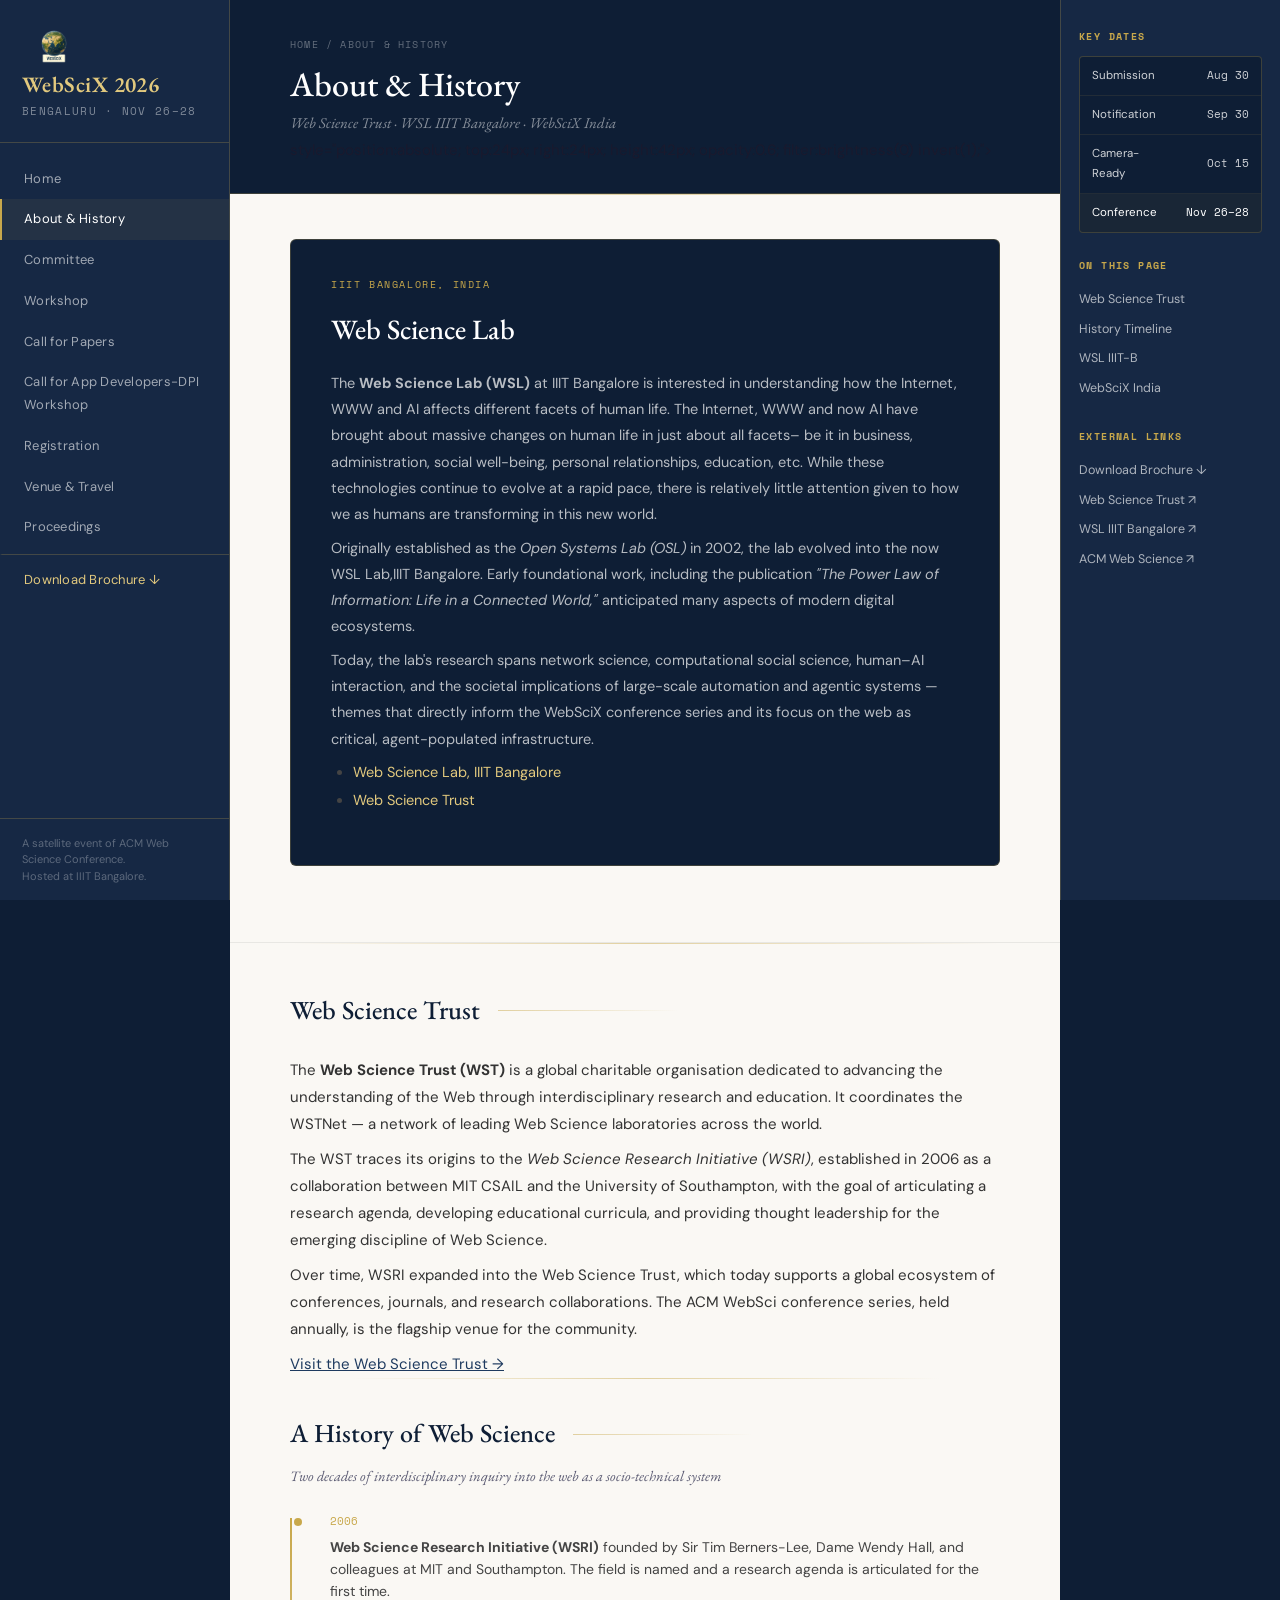
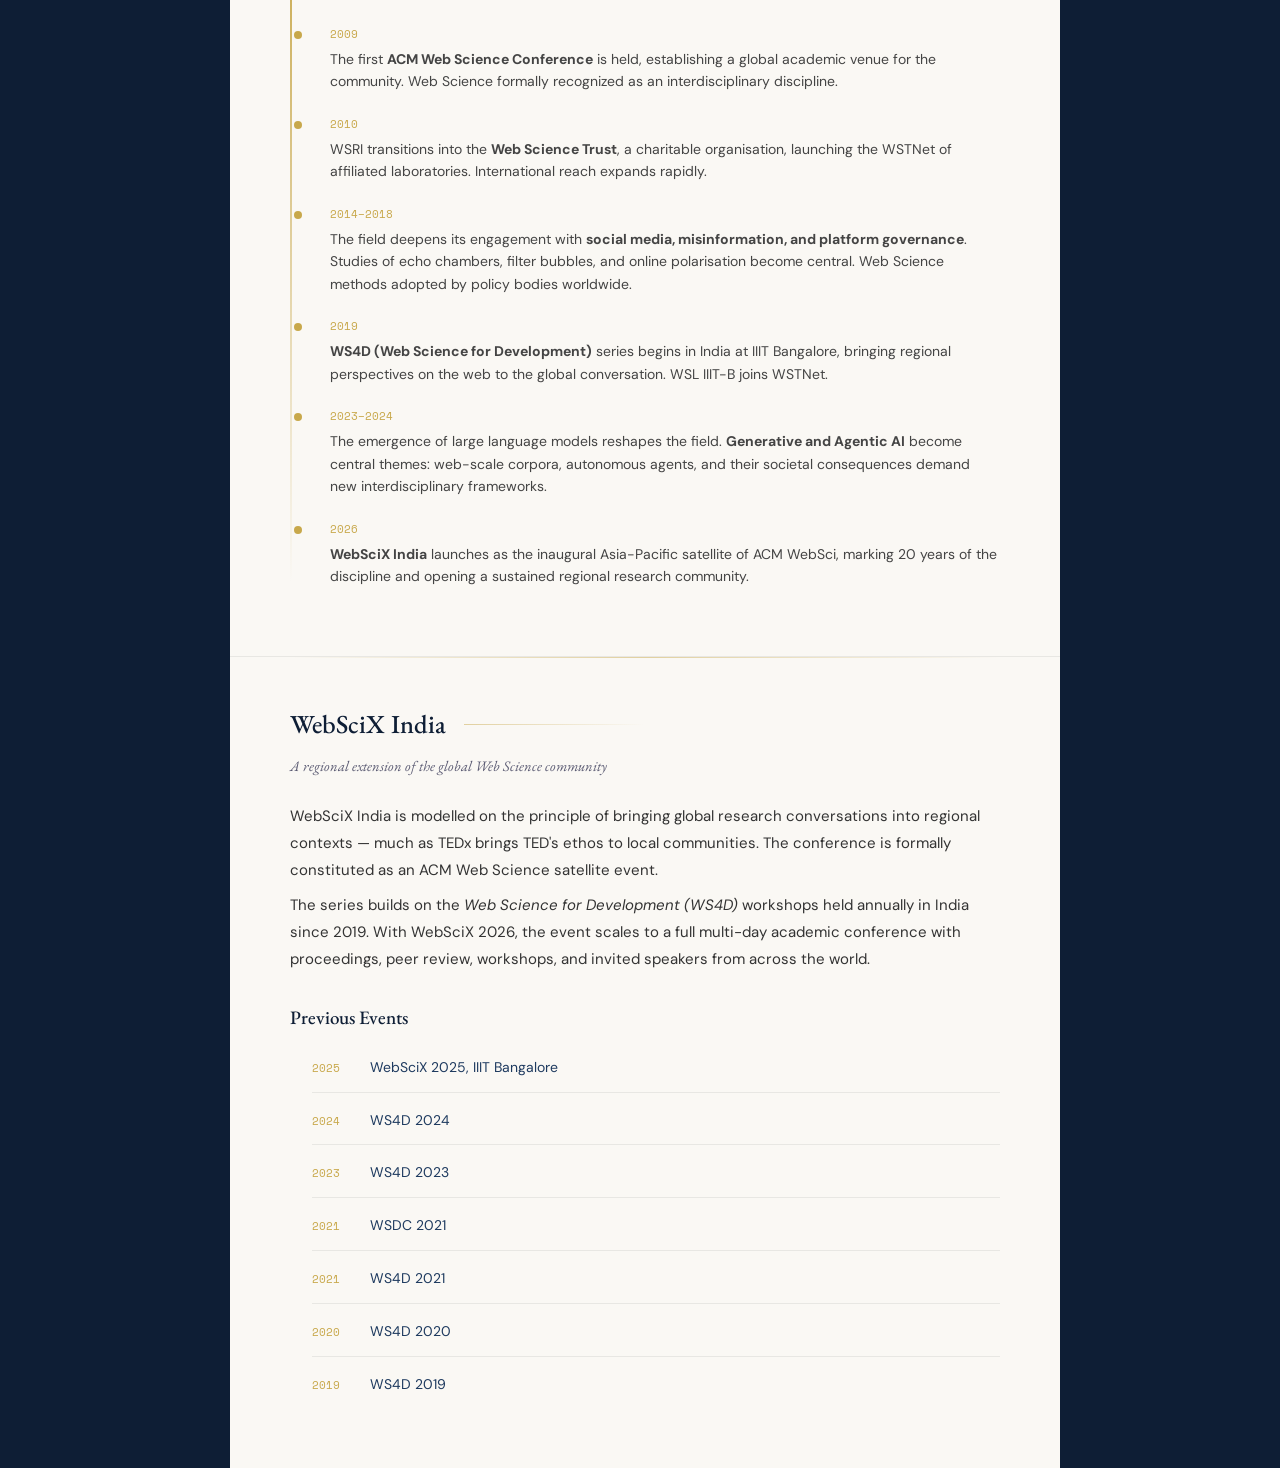
==== pages/about.html @ 6113ebcb "Add Registration link to about.html" ====
<!DOCTYPE html>
<html lang="en">
<head>
<meta charset="UTF-8">
<meta name="viewport" content="width=device-width, initial-scale=1.0">
<title>About & History — WebSciX 2026</title>
<link rel="stylesheet" href="../style.css">
</head>
<body>
<div class="page-shell">

<aside class="sidebar">
  <div class="sidebar-brand">
    <img src="../assets/webscix-logo.png" alt="WebSciX" style="height:36px;margin-bottom:8px;display:block;filter:brightness(1.1);">
    <div class="conf-name">WebSciX 2026</div>
    <div class="conf-year">Bengaluru · Nov 26–28</div>
  </div>
  <nav>
    <a href="../index.html">Home</a>
    <a href="about.html" class="active">About &amp; History</a>
    <a href="Committee.html">Committee</a>
    <a href="workshop.html">Workshop</a>
    <a href="call-for-papers.html">Call for Papers</a>
    <a href="dpi-app-developers.html">Call for App Developers-DPI Workshop</a>
    <a href="pages/registration.html">Registration</a>
    <a href="location.html">Venue &amp; Travel</a>
    <a href="proceedings.html">Proceedings</a>
    <a href="assets/WebSciX-2026-Brochure-updated.pdf" download class="nav-download">Download Brochure ↓</a>
  </nav>
  <div class="sidebar-footer">A satellite event of ACM Web Science Conference.<br>Hosted at IIIT Bangalore.</div>
</aside>

<div class="content-wrap">

  <div class="page-header" style="position:relative;">
    <div class="breadcrumb"><a href="../index.html">Home</a> / About &amp; History</div>
    <h1>About &amp; History</h1>
    <p class="subtitle">Web Science Trust · WSL IIIT Bangalore · WebSciX India</p>
  
      style="position:absolute; top:24px; right:24px; height:42px; opacity:0.6; filter:brightness(0) invert(1);">
  </div>

  <hr class="gold-rule" style="margin: 0 60px;">

<!-- WST FEATURED BLOCK -->
  <section class="page-section">
    <div class="wst-block">
   
      <div class="wst-label">IIIT Bangalore, India</div>
      <h2>Web Science Lab</h2>
      <p>
    <div class="prose">
      <p>
        The <strong>Web Science Lab (WSL)</strong> at IIIT Bangalore is interested in understanding how the Internet, WWW and AI affects different facets of human life. The Internet, WWW and now AI have brought about massive changes on human life in just about all facets– be it in business, administration, social well-being, personal relationships, education, etc. While these technologies continue to evolve at a rapid pace, there is relatively little attention given to how we as humans are transforming in this new world.
      </p>
      <p>
        Originally established as the <em>Open Systems Lab (OSL)</em> in 2002, the lab evolved into the now WSL Lab,IIIT Bangalore. Early foundational work, including the publication <em>"The Power Law of Information: Life in a Connected World,"</em> anticipated many aspects of modern digital ecosystems.
      </p>
      <p>
        Today, the lab's research spans network science, computational social science, human–AI interaction, and the societal implications of large-scale automation and agentic systems — themes that directly inform the WebSciX conference series and its focus on the web as critical, agent-populated infrastructure.
      </p>
      <ul>
        <li><a href="https://wsl.iiitb.ac.in" target="_blank">Web Science Lab, IIIT Bangalore</a></li>
        <li><a href="https://webscience.org/" target="_blank">Web Science Trust</a></li>
      </ul>
    </div>
  </section>

  <hr class="gold-rule" style="margin: 0 60px;">


  <!-- WSL -->
  <section class="page-section">
    <div class="section-head">
      <h2>Web Science Trust</h2>
    </div>
    <div class="prose">
      <p>
        The <strong>Web Science Trust (WST)</strong> is a global charitable organisation dedicated to advancing the understanding of the Web through interdisciplinary research and education. It coordinates the WSTNet — a network of leading Web Science laboratories across the world.
      </p>
      <p>
        The WST traces its origins to the <em>Web Science Research Initiative (WSRI)</em>, established in 2006 as a collaboration between MIT CSAIL and the University of Southampton, with the goal of articulating a research agenda, developing educational curricula, and providing thought leadership for the emerging discipline of Web Science.
      </p>
      <p>
        Over time, WSRI expanded into the Web Science Trust, which today supports a global ecosystem of conferences, journals, and research collaborations. The ACM WebSci conference series, held annually, is the flagship venue for the community.
      </p>
      <p><a href="https://webscience.org/" target="_blank">Visit the Web Science Trust →</a></p>
    </div>

    <hr class="gold-rule" style="margin: 0 60px;">
    
    <!-- HISTORY TIMELINE -->
    <div class="section-head" style="margin-top: 32px;">
      <h2>A History of Web Science</h2>
      <p class="lead">Two decades of interdisciplinary inquiry into the web as a socio-technical system</p>
    </div>

    <div class="history-timeline">
      <div class="timeline-entry">
        <div class="year">2006</div>
        <p><strong>Web Science Research Initiative (WSRI)</strong> founded by Sir Tim Berners-Lee, Dame Wendy Hall, and colleagues at MIT and Southampton. The field is named and a research agenda is articulated for the first time.</p>
      </div>
      <div class="timeline-entry">
        <div class="year">2009</div>
        <p>The first <strong>ACM Web Science Conference</strong> is held, establishing a global academic venue for the community. Web Science formally recognized as an interdisciplinary discipline.</p>
      </div>
      <div class="timeline-entry">
        <div class="year">2010</div>
        <p>WSRI transitions into the <strong>Web Science Trust</strong>, a charitable organisation, launching the WSTNet of affiliated laboratories. International reach expands rapidly.</p>
      </div>
      <div class="timeline-entry">
        <div class="year">2014–2018</div>
        <p>The field deepens its engagement with <strong>social media, misinformation, and platform governance</strong>. Studies of echo chambers, filter bubbles, and online polarisation become central. Web Science methods adopted by policy bodies worldwide.</p>
      </div>
      <div class="timeline-entry">
        <div class="year">2019</div>
        <p><strong>WS4D (Web Science for Development)</strong> series begins in India at IIIT Bangalore, bringing regional perspectives on the web to the global conversation. WSL IIIT-B joins WSTNet.</p>
      </div>
      <div class="timeline-entry">
        <div class="year">2023–2024</div>
        <p>The emergence of large language models reshapes the field. <strong>Generative and Agentic AI</strong> become central themes: web-scale corpora, autonomous agents, and their societal consequences demand new interdisciplinary frameworks.</p>
      </div>
      <div class="timeline-entry">
        <div class="year">2026</div>
        <p><strong>WebSciX India</strong> launches as the inaugural Asia-Pacific satellite of ACM WebSci, marking 20 years of the discipline and opening a sustained regional research community.</p>
      </div>
    </div>
  </section>

  <hr class="gold-rule" style="margin: 0 60px;">



  <!-- WEBSCIX -->
  <section class="page-section">
    <div class="section-head">
      <h2>WebSciX India</h2>
      <p class="lead">A regional extension of the global Web Science community</p>
    </div>
    <div class="prose">
      <p>
        WebSciX India is modelled on the principle of bringing global research conversations into regional contexts — much as TEDx brings TED's ethos to local communities. The conference is formally constituted as an ACM Web Science satellite event.
      </p>
      <p>
        The series builds on the <em>Web Science for Development (WS4D)</em> workshops held annually in India since 2019. With WebSciX 2026, the event scales to a full multi-day academic conference with proceedings, peer review, workshops, and invited speakers from across the world.
      </p>
      <h3>Previous Events</h3>
      <ul class="proceedings-list">
        <li><span class="proc-year">2025</span><a href="https://wsl.iiitb.ac.in/webscix-2025/" target="_blank">WebSciX 2025, IIIT Bangalore</a></li>
        <li><span class="proc-year">2024</span><a href="https://wsl.iiitb.ac.in/workshop-on-web-science-for-development-ws4d-2024/" target="_blank">WS4D 2024</a></li>
        <li><span class="proc-year">2023</span><a href="https://wsl.iiitb.ac.in/workshop-on-web-science-for-development-ws4d-2023/" target="_blank">WS4D 2023</a></li>
        <li><span class="proc-year">2021</span><a href="https://wsl.iiitb.ac.in/wsdc-2021/" target="_blank">WSDC 2021</a></li>
        <li><span class="proc-year">2021</span><a href="https://wsl.iiitb.ac.in/workshop-on-web-science-for-development-ws4d2021/" target="_blank">WS4D 2021</a></li>
        <li><span class="proc-year">2020</span><a href="https://wsl.iiitb.ac.in/workshop-on-web-science-for-development-ws4d-2020/" target="_blank">WS4D 2020</a></li>
        <li><span class="proc-year">2019</span><a href="https://wsl.iiitb.ac.in/126/" target="_blank">WS4D 2019</a></li>
      </ul>
    </div>
  </section>

</div>

<aside class="rightbar">
  <div>
    <h3>Key Dates</h3>
    <div class="dates-card">
      <table class="dates-table">
        <tr><td class="milestone">Submission</td><td class="date-val">Aug 30</td></tr>
        <tr><td class="milestone">Notification</td><td class="date-val">Sep 30</td></tr>
        <tr><td class="milestone">Camera-Ready</td><td class="date-val">Oct 15</td></tr>
        <tr class="highlight-row"><td class="milestone">Conference</td><td class="date-val">Nov 26–28</td></tr>
      </table>
    </div>
  </div>
  <div>
    <h3>On This Page</h3>
    <a href="#wst">Web Science Trust</a>
    <a href="#history">History Timeline</a>
    <a href="#wsl">WSL IIIT-B</a>
    <a href="#webscix">WebSciX India</a>
  </div>
  <div>
    <h3>External Links</h3>
    <a href="assets/WebSciX-2026-Brochure-updated.pdf" download>Download Brochure ↓</a>
    <a href="https://webscience.org/" target="_blank">Web Science Trust ↗</a>
    <a href="https://wsl.iiitb.ac.in/" target="_blank">WSL IIIT Bangalore ↗</a>
    <a href="https://websci.acm.org/" target="_blank">ACM Web Science ↗</a>
  </div>
</aside>

</div>
</body>
</html>
---- style.css ----
/* ============================================================
   WebSciX 2026 — Academic Conference Design System
   Aesthetic: Scholarly · Refined · Subtle depth
   Palette: Deep navy / warm white / gold accent
   ============================================================ */

@import url('https://fonts.googleapis.com/css2?family=EB+Garamond:ital,wght@0,400;0,500;0,600;1,400&family=DM+Sans:wght@300;400;500;600&family=Space+Mono:wght@400;700&display=swap');

/* ---- Variables ---- */
:root {
  --navy:       #0e1e35;
  --navy-mid:   #162844;
  --navy-light: #1e3a5f;
  --gold:       #c8a84b;
  --gold-light: #e2c97e;
  --cream:      #faf8f4;
  --warm-white: #f5f2ec;
  --text:       #1a1a2e;
  --text-muted: #5a5a72;
  --border:     rgba(200,168,75,0.25);
  --sidebar-w:  230px;
  --radius:     6px;
  --shadow:     0 4px 24px rgba(14,30,53,0.12);
}

/* ---- Reset ---- */
*, *::before, *::after { box-sizing: border-box; margin: 0; padding: 0; }

html { scroll-behavior: smooth; }

body {
  font-family: 'DM Sans', sans-serif;
  background: var(--navy);
  color: var(--text);
  overflow-x: hidden;
  font-size: 15px;
  line-height: 1.75;
}

/* ---- Subtle background texture ---- */
body::before {
  content: '';
  position: fixed;
  inset: 0;
  background-image:
    radial-gradient(ellipse 80% 60% at 10% 0%, rgba(200,168,75,0.06) 0%, transparent 60%),
    radial-gradient(ellipse 60% 40% at 90% 100%, rgba(30,58,95,0.4) 0%, transparent 60%);
  pointer-events: none;
  z-index: 0;
}

/* ============================================================
   LAYOUT
   ============================================================ */

.page-shell {
  display: flex;
  min-height: 100vh;
  position: relative;
  z-index: 1;
}

/* ---- Sidebar ---- */
.sidebar {
  width: var(--sidebar-w);
  min-height: 100vh;
  background: var(--navy-mid);
  border-right: 1px solid var(--border);
  padding: 0;
  position: fixed;
  top: 0; left: 0;
  display: flex;
  flex-direction: column;
  z-index: 100;
}

.sidebar-brand {
  padding: 28px 22px 20px;
  border-bottom: 1px solid var(--border);
}

.sidebar-brand .conf-name {
  font-family: 'EB Garamond', serif;
  font-size: 22px;
  font-weight: 600;
  color: var(--gold-light);
  line-height: 1.2;
  letter-spacing: 0.02em;
}

.sidebar-brand .conf-year {
  font-family: 'Space Mono', monospace;
  font-size: 11px;
  color: rgba(255,255,255,0.45);
  margin-top: 4px;
  letter-spacing: 0.12em;
  text-transform: uppercase;
}

.sidebar nav {
  padding: 16px 0;
  flex: 1;
}

.sidebar nav a {
  display: flex;
  align-items: center;
  gap: 8px;
  color: rgba(255,255,255,0.6);
  text-decoration: none;
  font-size: 13px;
  font-weight: 400;
  padding: 9px 22px;
  transition: all 0.2s;
  border-left: 2px solid transparent;
  letter-spacing: 0.02em;
}

.sidebar nav a:hover,
.sidebar nav a.active {
  color: #fff;
  background: rgba(200,168,75,0.08);
  border-left-color: var(--gold);
}

.sidebar nav a.nav-download {
  color: var(--gold-light);
  margin-top: 6px;
  border-top: 1px solid var(--border);
  padding-top: 14px;
}

.sidebar nav a.nav-download:hover {
  color: #fff;
  background: rgba(200,168,75,0.14);
}

.sidebar-footer {
  padding: 16px 22px;
  border-top: 1px solid var(--border);
  font-size: 11px;
  color: rgba(255,255,255,0.3);
  line-height: 1.5;
}

/* ---- Right panel ---- */
.rightbar {
  width: 220px;
  min-height: 100vh;
  background: var(--navy-mid);
  border-left: 1px solid var(--border);
  padding: 28px 18px;
  position: fixed;
  top: 0; right: 0;
  z-index: 100;
  display: flex;
  flex-direction: column;
  gap: 24px;
}

.rightbar h3 {
  font-family: 'Space Mono', monospace;
  font-size: 10px;
  letter-spacing: 0.14em;
  text-transform: uppercase;
  color: var(--gold);
  margin-bottom: 10px;
}

.rightbar p, .rightbar li {
  font-size: 12.5px;
  color: rgba(255,255,255,0.55);
  line-height: 1.6;
}

.rightbar a {
  color: rgba(255,255,255,0.65);
  text-decoration: none;
  display: block;
  padding: 4px 0;
  font-size: 12.5px;
  transition: color 0.2s;
}
.rightbar a:hover { color: var(--gold-light); }

.rightbar ul { list-style: none; }

/* Fix: dates card inside rightbar — override dark table cell text */
.rightbar .dates-card { border-radius: 4px; overflow: hidden; }
.rightbar .dates-table td { font-size: 11.5px; padding: 9px 12px; color: rgba(255,255,255,0.8); }
.rightbar .dates-table .date-val { font-size: 11px; }

/* ---- Workshop banner ---- */
.ws-banner {
  position: relative;
  border-radius: var(--radius);
  overflow: hidden;
  margin-bottom: 20px;
  min-height: 220px;
  display: flex;
  align-items: flex-end;
}

.ws-banner img.ws-banner-bg {
  position: absolute;
  inset: 0;
  width: 100%;
  height: 100%;
  object-fit: cover;
  z-index: 0;
}

.ws-banner-overlay {
  position: absolute;
  inset: 0;
  background: linear-gradient(to top, rgba(10,20,40,0.88) 0%, rgba(10,20,40,0.3) 60%, transparent 100%);
  z-index: 1;
}

.ws-banner-content {
  position: relative;
  z-index: 2;
  padding: 24px 28px;
}

.ws-banner-content .ws-tag {
  display: inline-block;
  margin-bottom: 8px;
}

.ws-banner-content h3 {
  font-family: 'EB Garamond', serif;
  font-size: 22px;
  color: #fff;
  font-weight: 500;
  margin: 0;
  line-height: 1.3;
  text-shadow: 0 2px 8px rgba(0,0,0,0.4);
}

/* ---- Main content ---- */
.content-wrap {
  margin-left: var(--sidebar-w);
  margin-right: 220px;
  min-height: 100vh;
  background: var(--cream);
  position: relative;
  z-index: 2;
}

/* ============================================================
   COMPONENTS
   ============================================================ */

/* — Hero Banner — */
.site-hero {
  background: var(--navy);
  padding: 52px 60px 44px;
  border-bottom: 1px solid var(--border);
  position: relative;
  overflow: hidden;
}

.site-hero::before {
  content: '';
  position: absolute;
  top: -60px; right: -80px;
  width: 420px; height: 420px;
  background: radial-gradient(circle, rgba(200,168,75,0.08) 0%, transparent 70%);
  pointer-events: none;
}

.hero-inner {
  display: flex;
  align-items: center;
  justify-content: space-between;
  gap: 32px;
  max-width: 900px;
}

.hero-logos {
  display: flex;
  align-items: center;
  gap: 20px;
  flex-shrink: 0;
}

.hero-logo {
  height: 68px;
  object-fit: contain;
  filter: brightness(1.1);
}

.hero-divider {
  width: 1px;
  height: 48px;
  background: var(--border);
}

.hero-text { flex: 1; }

.hero-eyebrow {
  font-family: 'Space Mono', monospace;
  font-size: 10px;
  letter-spacing: 0.18em;
  text-transform: uppercase;
  color: var(--gold);
  margin-bottom: 10px;
}

.hero-title {
  font-family: 'EB Garamond', serif;
  font-size: 40px;
  font-weight: 600;
  color: #fff;
  line-height: 1.15;
  margin-bottom: 10px;
}

.hero-theme {
  font-size: 15px;
  color: rgba(255,255,255,0.7);
  font-style: italic;
  font-family: 'EB Garamond', serif;
  line-height: 1.5;
  margin-bottom: 16px;
}

.hero-meta {
  display: flex;
  gap: 20px;
  flex-wrap: wrap;
}

.hero-meta-item {
  display: flex;
  align-items: center;
  gap: 6px;
  font-family: 'Space Mono', monospace;
  font-size: 11px;
  color: rgba(255,255,255,0.55);
  letter-spacing: 0.04em;
}

.hero-meta-item .dot {
  width: 5px; height: 5px;
  border-radius: 50%;
  background: var(--gold);
  flex-shrink: 0;
}

/* — Section wrapper — */
.page-section {
  padding: 44px 60px;
  border-bottom: 1px solid rgba(0,0,0,0.07);
}

.page-section:last-child { border-bottom: none; }

/* — Section heading — */
.section-head {
  margin-bottom: 24px;
}

.section-head h2 {
  font-family: 'EB Garamond', serif;
  font-size: 26px;
  font-weight: 500;
  color: var(--navy);
  margin-bottom: 6px;
  display: flex;
  align-items: center;
  gap: 10px;
}

.section-head h2::after {
  content: '';
  flex: 1;
  height: 1px;
  background: linear-gradient(to right, var(--gold), transparent);
  opacity: 0.5;
  max-width: 180px;
  margin-left: 8px;
}

.section-head .lead {
  font-size: 14.5px;
  color: var(--text-muted);
  font-style: italic;
  font-family: 'EB Garamond', serif;
}

/* — Body prose — */
.prose p {
  font-size: 15px;
  color: #333;
  line-height: 1.8;
  margin-bottom: 16px;
}

.prose h3 {
  font-family: 'EB Garamond', serif;
  font-size: 19px;
  color: var(--navy);
  font-weight: 500;
  margin: 28px 0 10px;
}

.prose ul, .prose ol {
  padding-left: 22px;
  margin-bottom: 16px;
}

.prose li {
  font-size: 14.5px;
  color: #444;
  line-height: 1.7;
  margin-bottom: 4px;
}

.prose a { color: var(--navy-light); }

/* — Gold rule — */
.gold-rule {
  border: none;
  height: 1px;
  background: linear-gradient(to right, transparent, var(--gold), transparent);
  margin: 36px 0;
  opacity: 0.5;
}

/* ============================================================
   IMPORTANT DATES CARD
   ============================================================ */

.dates-card {
  background: var(--navy);
  border-radius: var(--radius);
  border: 1px solid var(--border);
  overflow: hidden;
}

.dates-card-header {
  background: var(--navy-mid);
  padding: 14px 22px;
  font-family: 'Space Mono', monospace;
  font-size: 10px;
  letter-spacing: 0.14em;
  text-transform: uppercase;
  color: var(--gold);
  border-bottom: 1px solid var(--border);
}

.dates-table {
  width: 100%;
  border-collapse: collapse;
}

.dates-table td {
  padding: 13px 22px;
  font-size: 13px;
  border-bottom: 1px solid rgba(200,168,75,0.1);
  color: rgba(255,255,255,0.75);
}

.dates-table tr:last-child td { border-bottom: none; }

.dates-table .milestone { font-weight: 400; }

.dates-table .date-val {
  font-family: 'Space Mono', monospace;
  font-size: 12px;
  color: var(--gold-light);
  text-align: right;
  white-space: nowrap;
}

.dates-table tr.highlight-row td {
  background: rgba(200,168,75,0.06);
  color: #fff;
}

/* ============================================================
   TOPIC CARDS
   ============================================================ */

.topics-grid {
  display: grid;
  grid-template-columns: repeat(auto-fill, minmax(280px, 1fr));
  gap: 16px;
}

.topic-card {
  background: #fff;
  border: 1px solid rgba(0,0,0,0.08);
  border-radius: var(--radius);
  padding: 20px 22px;
  border-top: 3px solid var(--gold);
  transition: box-shadow 0.2s, transform 0.2s;
}

.topic-card:hover {
  box-shadow: var(--shadow);
  transform: translateY(-2px);
}

.topic-card h4 {
  font-family: 'EB Garamond', serif;
  font-size: 16px;
  font-weight: 500;
  color: var(--navy);
  margin-bottom: 10px;
}

.topic-card ul {
  list-style: none;
  padding: 0;
}

.topic-card li {
  font-size: 13px;
  color: var(--text-muted);
  padding: 3px 0;
  border-bottom: 1px solid rgba(0,0,0,0.05);
  line-height: 1.5;
}
.topic-card li::before {
  content: '–  ';
  color: var(--gold);
}

/* ============================================================
   COMMITTEE GRID
   ============================================================ */

.committee-section h3 {
  font-family: 'EB Garamond', serif;
  font-size: 20px;
  font-weight: 500;
  color: var(--navy);
  margin: 32px 0 18px;
  padding-bottom: 8px;
  border-bottom: 1px solid rgba(200,168,75,0.3);
}

.committee-grid {
  display: grid;
  grid-template-columns: repeat(auto-fill, minmax(210px, 1fr));
  gap: 22px;
  margin-bottom: 20px;
}

.member-card {
  background: #fff;
  border: 1px solid rgba(0,0,0,0.08);
  border-radius: var(--radius);
  padding: 22px 18px;
  text-align: center;
  transition: box-shadow 0.2s;
}

.member-card:hover { box-shadow: var(--shadow); }

.member-card img {
  width: 100px;
  height: 100px;
  border-radius: 50%;
  object-fit: cover;
  border: 3px solid rgba(200,168,75,0.4);
  margin-bottom: 12px;
}

.member-card a { text-decoration: none; }

.member-card h4 {
  font-family: 'EB Garamond', serif;
  font-size: 16px;
  font-weight: 500;
  color: var(--navy);
  margin-bottom: 4px;
}

.member-card .role {
  font-family: 'Space Mono', monospace;
  font-size: 10px;
  letter-spacing: 0.1em;
  text-transform: uppercase;
  color: var(--gold);
  margin-bottom: 6px;
}

.member-card p {
  font-size: 12px;
  color: var(--text-muted);
  line-height: 1.5;
}

/* ============================================================
   WST HISTORY BLOCK
   ============================================================ */

.wst-block {
  background: var(--navy);
  border-radius: var(--radius);
  border: 1px solid var(--border);
  padding: 36px 40px;
  color: rgba(255,255,255,0.85);
  margin-bottom: 32px;
}

.wst-block .wst-label {
  font-family: 'Space Mono', monospace;
  font-size: 10px;
  letter-spacing: 0.16em;
  text-transform: uppercase;
  color: var(--gold);
  margin-bottom: 12px;
}

.wst-block h2 {
  font-family: 'EB Garamond', serif;
  font-size: 28px;
  color: #fff;
  margin-bottom: 16px;
  font-weight: 500;
}

.wst-block p {
  font-size: 14.5px;
  line-height: 1.8;
  color: rgba(255,255,255,0.7);
  margin-bottom: 14px;
}

.wst-block a {
  color: var(--gold-light);
  text-decoration: none;
}

.wst-logo {
  width: 120px;
  object-fit: contain;
  margin-bottom: 16px;
  filter: brightness(0) invert(1) opacity(0.7);
}

/* Timeline for history */
.history-timeline {
  position: relative;
  padding-left: 24px;
  margin: 24px 0;
}

.history-timeline::before {
  content: '';
  position: absolute;
  left: 0; top: 6px; bottom: 6px;
  width: 2px;
  background: linear-gradient(to bottom, var(--gold), transparent);
}

.timeline-entry {
  position: relative;
  margin-bottom: 22px;
  padding-left: 16px;
}

.timeline-entry::before {
  content: '';
  position: absolute;
  left: -20px; top: 6px;
  width: 8px; height: 8px;
  border-radius: 50%;
  background: var(--gold);
}

.timeline-entry .year {
  font-family: 'Space Mono', monospace;
  font-size: 11px;
  color: var(--gold);
  margin-bottom: 4px;
}

.timeline-entry p {
  font-size: 14px;
  color: #444;
  line-height: 1.6;
}

/* ============================================================
   SUBMISSION BOX
   ============================================================ */

.submission-box {
  background: var(--navy);
  border: 1px solid var(--border);
  border-radius: var(--radius);
  padding: 36px 40px;
  text-align: center;
  position: relative;
  overflow: hidden;
}

.submission-box::before {
  content: '';
  position: absolute;
  top: 0; left: 50%;
  transform: translateX(-50%);
  width: 200px; height: 2px;
  background: linear-gradient(to right, transparent, var(--gold), transparent);
}

.submission-box h3 {
  font-family: 'EB Garamond', serif;
  font-size: 22px;
  color: #fff;
  margin-bottom: 10px;
}

.submission-box p {
  color: rgba(255,255,255,0.6);
  font-size: 14px;
  margin-bottom: 24px;
}

.submission-box ul {
  list-style: none;
  padding: 0;
  display: flex;
  gap: 24px;
  justify-content: center;
  flex-wrap: wrap;
  margin-bottom: 28px;
}

.submission-box li {
  color: rgba(255,255,255,0.75);
  font-size: 14px;
  padding: 8px 18px;
  border: 1px solid var(--border);
  border-radius: 20px;
}

.submit-btn {
  display: inline-block;
  background: var(--gold);
  color: var(--navy);
  font-family: 'DM Sans', sans-serif;
  font-weight: 600;
  font-size: 14px;
  letter-spacing: 0.05em;
  padding: 13px 34px;
  border-radius: var(--radius);
  text-decoration: none;
  transition: background 0.2s, transform 0.15s;
}

.submit-btn:hover {
  background: var(--gold-light);
  transform: translateY(-1px);
}

/* ============================================================
   LOCATION & VENUE
   ============================================================ */

.venue-hero-img {
  width: 100%;
  height: 280px;
  object-fit: cover;
  border-radius: var(--radius);
  margin-bottom: 28px;
}

.venue-card {
  background: #fff;
  border: 1px solid rgba(0,0,0,0.09);
  border-radius: var(--radius);
  padding: 24px 28px;
  margin-bottom: 22px;
  border-left: 4px solid var(--gold);
}

.venue-card h4 {
  font-family: 'EB Garamond', serif;
  font-size: 18px;
  color: var(--navy);
  margin-bottom: 8px;
}

.venue-card p {
  font-size: 14px;
  color: var(--text-muted);
  line-height: 1.7;
}

.transport-table {
  width: 100%;
  border-collapse: collapse;
  background: #fff;
  border-radius: var(--radius);
  overflow: hidden;
  border: 1px solid rgba(0,0,0,0.08);
}

.transport-table th {
  background: var(--navy);
  color: rgba(255,255,255,0.8);
  font-family: 'Space Mono', monospace;
  font-size: 10.5px;
  letter-spacing: 0.1em;
  text-transform: uppercase;
  padding: 12px 18px;
  text-align: left;
}

.transport-table td {
  padding: 13px 18px;
  font-size: 13.5px;
  color: #444;
  border-bottom: 1px solid rgba(0,0,0,0.06);
  vertical-align: top;
  line-height: 1.6;
}

.transport-table tr:last-child td { border-bottom: none; }
.transport-table tr:nth-child(even) td { background: rgba(0,0,0,0.015); }

.map-container {
  border-radius: var(--radius);
  overflow: hidden;
  border: 1px solid var(--border);
  margin-top: 24px;
}

/* ============================================================
   PREVIOUS PROCEEDINGS / WORKSHOP
   ============================================================ */

.proceedings-list {
  list-style: none;
  padding: 0;
}

.proceedings-list li {
  padding: 12px 0;
  border-bottom: 1px solid rgba(0,0,0,0.07);
  display: flex;
  align-items: baseline;
  gap: 14px;
  font-size: 14px;
}

.proceedings-list li:last-child { border-bottom: none; }

.proceedings-list .proc-year {
  font-family: 'Space Mono', monospace;
  font-size: 11px;
  color: var(--gold);
  min-width: 44px;
}

.proceedings-list a {
  color: var(--navy-light);
  text-decoration: none;
}
.proceedings-list a:hover { text-decoration: underline; }

/* ============================================================
   PAGE HEADER (inner pages)
   ============================================================ */

.page-header {
  background: var(--navy);
  padding: 36px 60px 30px;
  border-bottom: 1px solid var(--border);
}

.page-header .breadcrumb {
  font-family: 'Space Mono', monospace;
  font-size: 10px;
  letter-spacing: 0.12em;
  text-transform: uppercase;
  color: rgba(255,255,255,0.35);
  margin-bottom: 10px;
}

.page-header .breadcrumb a {
  color: rgba(255,255,255,0.35);
  text-decoration: none;
}

.page-header .breadcrumb a:hover { color: var(--gold-light); }

.page-header h1 {
  font-family: 'EB Garamond', serif;
  font-size: 34px;
  font-weight: 500;
  color: #fff;
  line-height: 1.2;
}

.page-header .subtitle {
  font-size: 15px;
  color: rgba(255,255,255,0.5);
  font-family: 'EB Garamond', serif;
  font-style: italic;
  margin-top: 6px;
}

/* ============================================================
   WORKSHOP PAGE
   ============================================================ */

.workshop-card {
  background: #fff;
  border: 1px solid rgba(0,0,0,0.08);
  border-radius: var(--radius);
  padding: 28px 30px;
  margin-bottom: 20px;
  border-top: 3px solid var(--gold);
  transition: box-shadow 0.2s;
}

.workshop-card:hover { box-shadow: var(--shadow); }

.workshop-card .ws-tag {
  font-family: 'Space Mono', monospace;
  font-size: 10px;
  letter-spacing: 0.12em;
  text-transform: uppercase;
  color: var(--gold);
  margin-bottom: 8px;
}

.workshop-card h3 {
  font-family: 'EB Garamond', serif;
  font-size: 20px;
  color: var(--gold);  /* Gold */
  margin-bottom: 10px;
  font-weight: 500;
}

.workshop-card p {
  font-size: 14px;
  color: var(--text-muted);
  line-height: 1.7;
}

/* ============================================================
   RESPONSIVE
   ============================================================ */

@media (max-width: 1100px) {
  :root { --sidebar-w: 200px; }
  .rightbar { width: 190px; }
  .content-wrap { margin-right: 190px; }
}

@media (max-width: 860px) {
  .sidebar, .rightbar { display: none; }
  .content-wrap { margin: 0; }
  .site-hero, .page-section, .page-header { padding-left: 24px; padding-right: 24px; }
  .hero-inner { flex-direction: column; align-items: flex-start; }
}

/* ============================================================
   UTILITY
   ============================================================ */

.text-gold  { color: var(--gold); }
.text-navy  { color: var(--navy); }
.text-muted { color: var(--text-muted); }
.font-mono  { font-family: 'Space Mono', monospace; }
.font-serif { font-family: 'EB Garamond', serif; }

.tag {
  display: inline-block;
  font-family: 'Space Mono', monospace;
  font-size: 10px;
  letter-spacing: 0.1em;
  text-transform: uppercase;
  padding: 3px 10px;
  border-radius: 20px;
  border: 1px solid var(--border-color, rgba(0,0,0,0.15));
  color: var(--tag-color, var(--text-muted));
}
.workshop-action{
    margin-top:28px;
    text-align:center;
}

.primary-button{
    display:inline-block;
    padding:14px 26px;
    background:#1f3b57;
    color:white;
    text-decoration:none;
    border-radius:7px;
    font-size:16px;
    font-weight:700;
    letter-spacing:0.2px;
    box-shadow:0 4px 12px rgba(15,42,68,0.22);
    transition:all 0.2s ease;
}

.primary-button:hover{
    background:#2c4a6b;
    color:white;
    transform:translateY(-2px);
    box-shadow:0 7px 16px rgba(15,42,68,0.28);
}

/* Tighter paragraph spacing for content-heavy pages */
.prose p {
  margin-bottom: 8px;
}

.prose p:last-child {
  margin-bottom: 0;
}
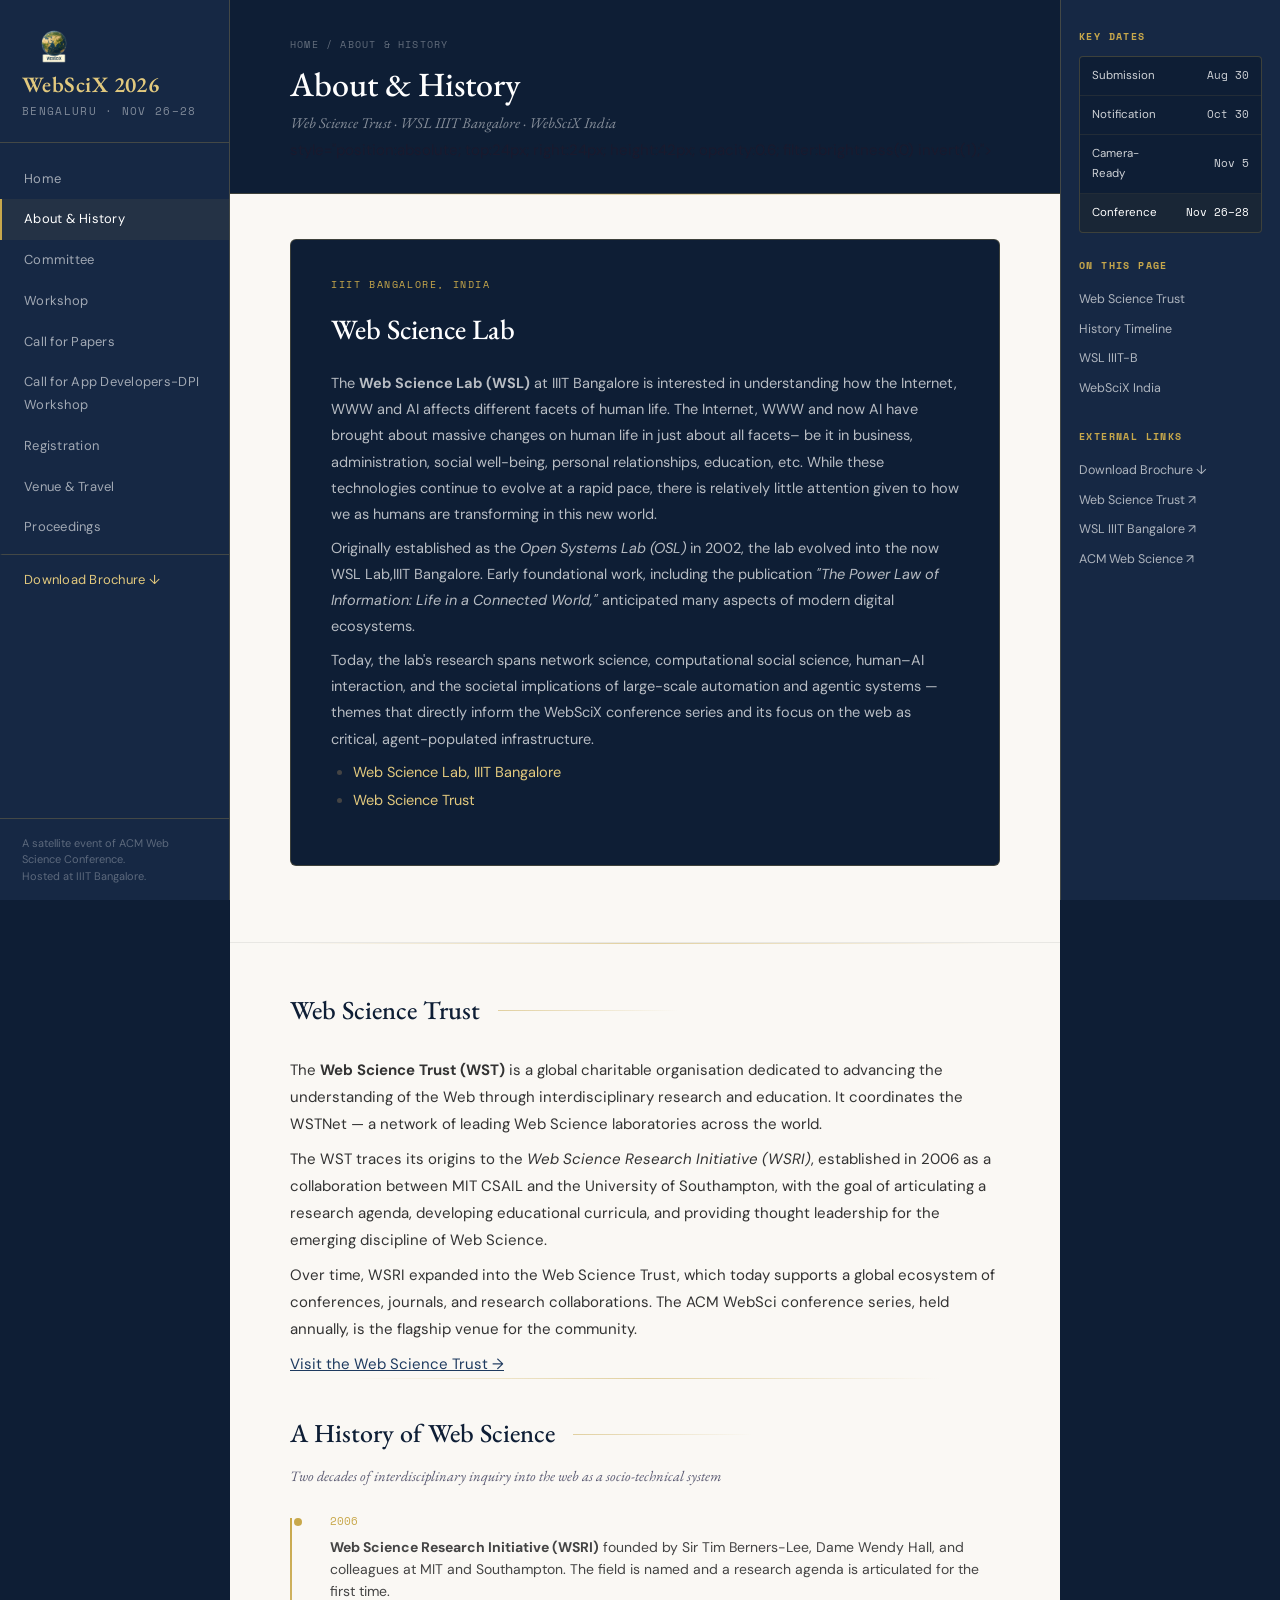
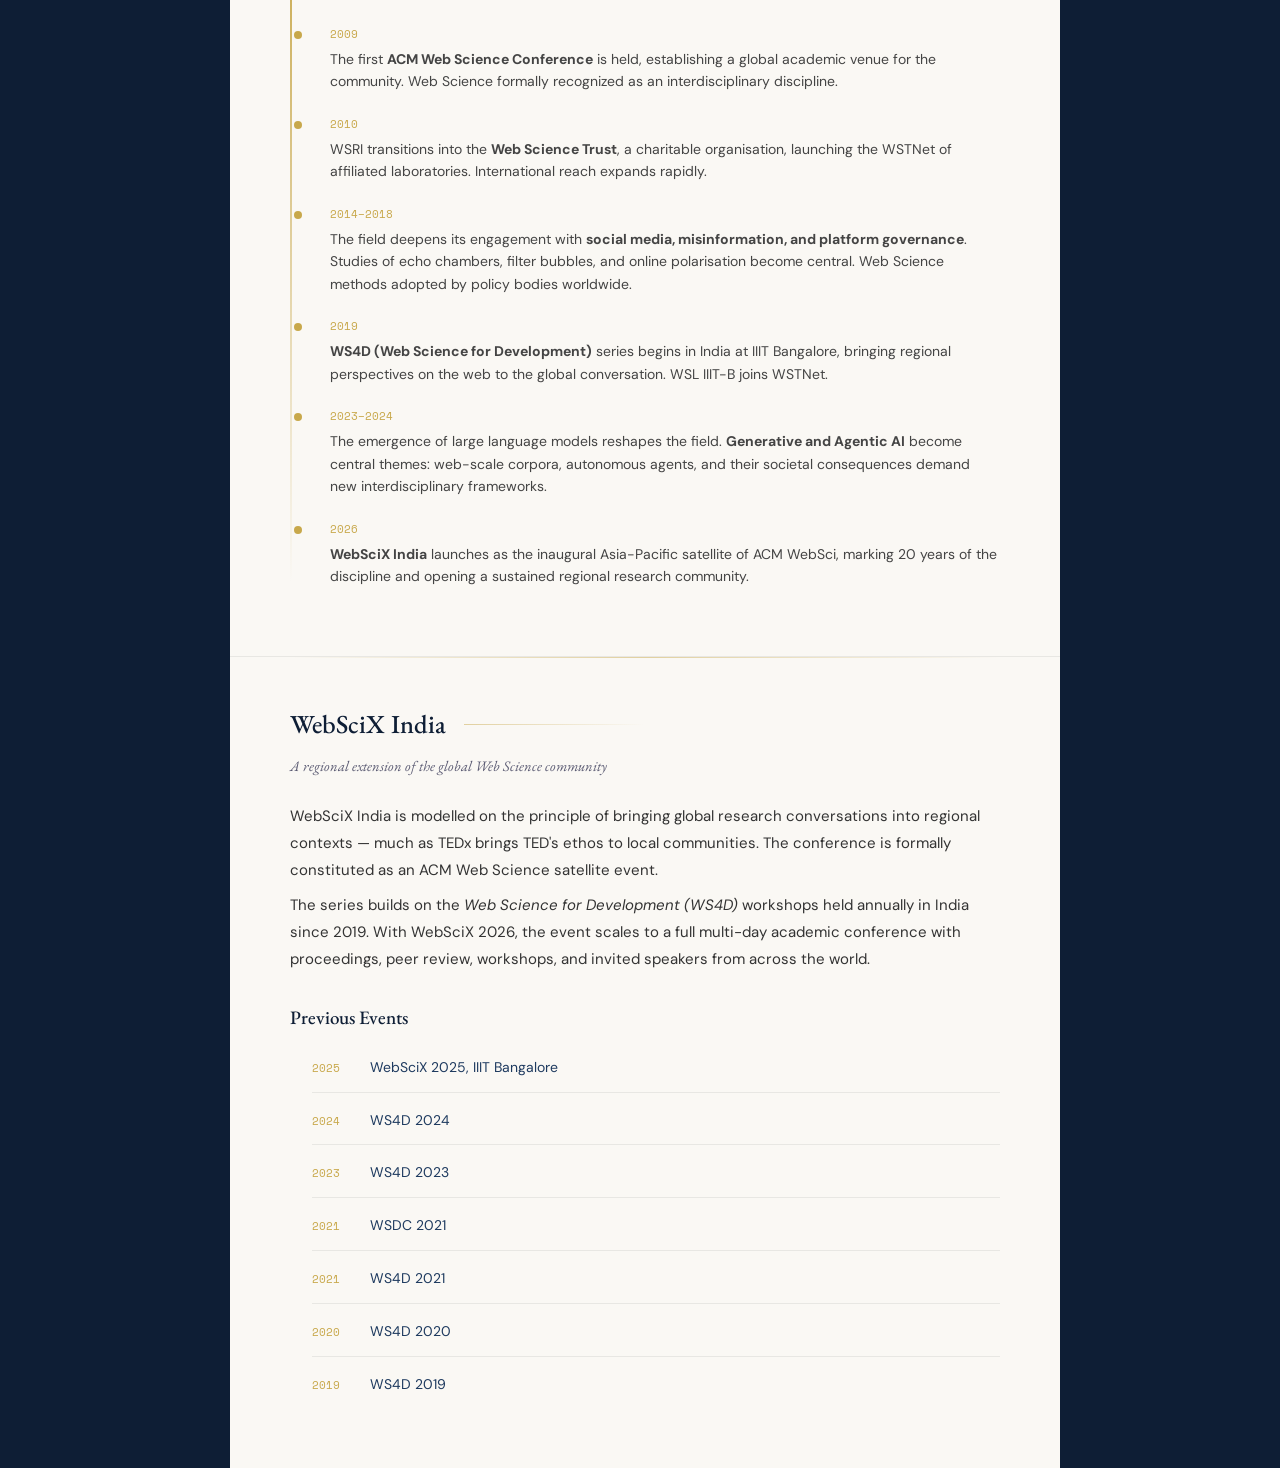
==== commit 56dbd540: "Update key dates for submission and conference" ====
--- a/pages/about.html
+++ b/pages/about.html
@@ -22,7 +22,7 @@
     <a href="workshop.html">Workshop</a>
     <a href="call-for-papers.html">Call for Papers</a>
     <a href="dpi-app-developers.html">Call for App Developers-DPI Workshop</a>
-    <a href="pages/registration.html">Registration</a>
+    <a href="registration.html">Registration</a>
     <a href="location.html">Venue &amp; Travel</a>
     <a href="proceedings.html">Proceedings</a>
     <a href="assets/WebSciX-2026-Brochure-updated.pdf" download class="nav-download">Download Brochure ↓</a>
@@ -165,8 +165,8 @@
     <div class="dates-card">
       <table class="dates-table">
         <tr><td class="milestone">Submission</td><td class="date-val">Aug 30</td></tr>
-        <tr><td class="milestone">Notification</td><td class="date-val">Sep 30</td></tr>
-        <tr><td class="milestone">Camera-Ready</td><td class="date-val">Oct 15</td></tr>
+        <tr><td class="milestone">Notification</td><td class="date-val">Oct 30</td></tr>
+        <tr><td class="milestone">Camera-Ready</td><td class="date-val">Nov 5</td></tr>
         <tr class="highlight-row"><td class="milestone">Conference</td><td class="date-val">Nov 26–28</td></tr>
       </table>
     </div>
--- a/style.css
+++ b/style.css
@@ -1019,3 +1019,78 @@
 .prose p:last-child {
   margin-bottom: 0;
 }
+/* =====================================================
+   REGISTRATION ANNOUNCEMENT TICKER
+===================================================== */
+
+.registration-ticker {
+  width: 100%;
+  overflow: hidden;
+  background: #111b38;
+  border-top: 1px solid rgba(255, 255, 255, 0.12);
+  border-bottom: 1px solid rgba(255, 255, 255, 0.12);
+  padding: 12px 0;
+  white-space: nowrap;
+}
+
+.registration-ticker-track {
+  display: flex;
+  width: max-content;
+  animation: registrationMarquee 18s linear infinite;
+}
+
+.registration-ticker a {
+  flex-shrink: 0;
+  display: inline-flex;
+  align-items: center;
+  gap: 10px;
+  padding-right: 100px;
+
+  color: #ffffff;
+  text-decoration: none;
+
+  font-size: 13px;
+  font-weight: 400;
+  letter-spacing: 0.3px;
+}
+
+.registration-ticker a:hover {
+  color: #d9b86c;
+}
+
+.ticker-icon {
+  color: #d9b86c;
+  font-size: 8px;
+}
+
+.ticker-separator {
+  opacity: 0.5;
+}
+
+.ticker-arrow {
+  color: #d9b86c;
+  font-size: 17px;
+  margin-left: 2px;
+}
+
+
+/* CONTINUOUS LEFTWARD SCROLL */
+
+@keyframes registrationMarquee {
+
+  0% {
+    transform: translateX(0);
+  }
+
+  100% {
+    transform: translateX(-50%);
+  }
+
+}
+
+
+/* Pause when mouse is over it */
+
+.registration-ticker:hover .registration-ticker-track {
+  animation-play-state: paused;
+}
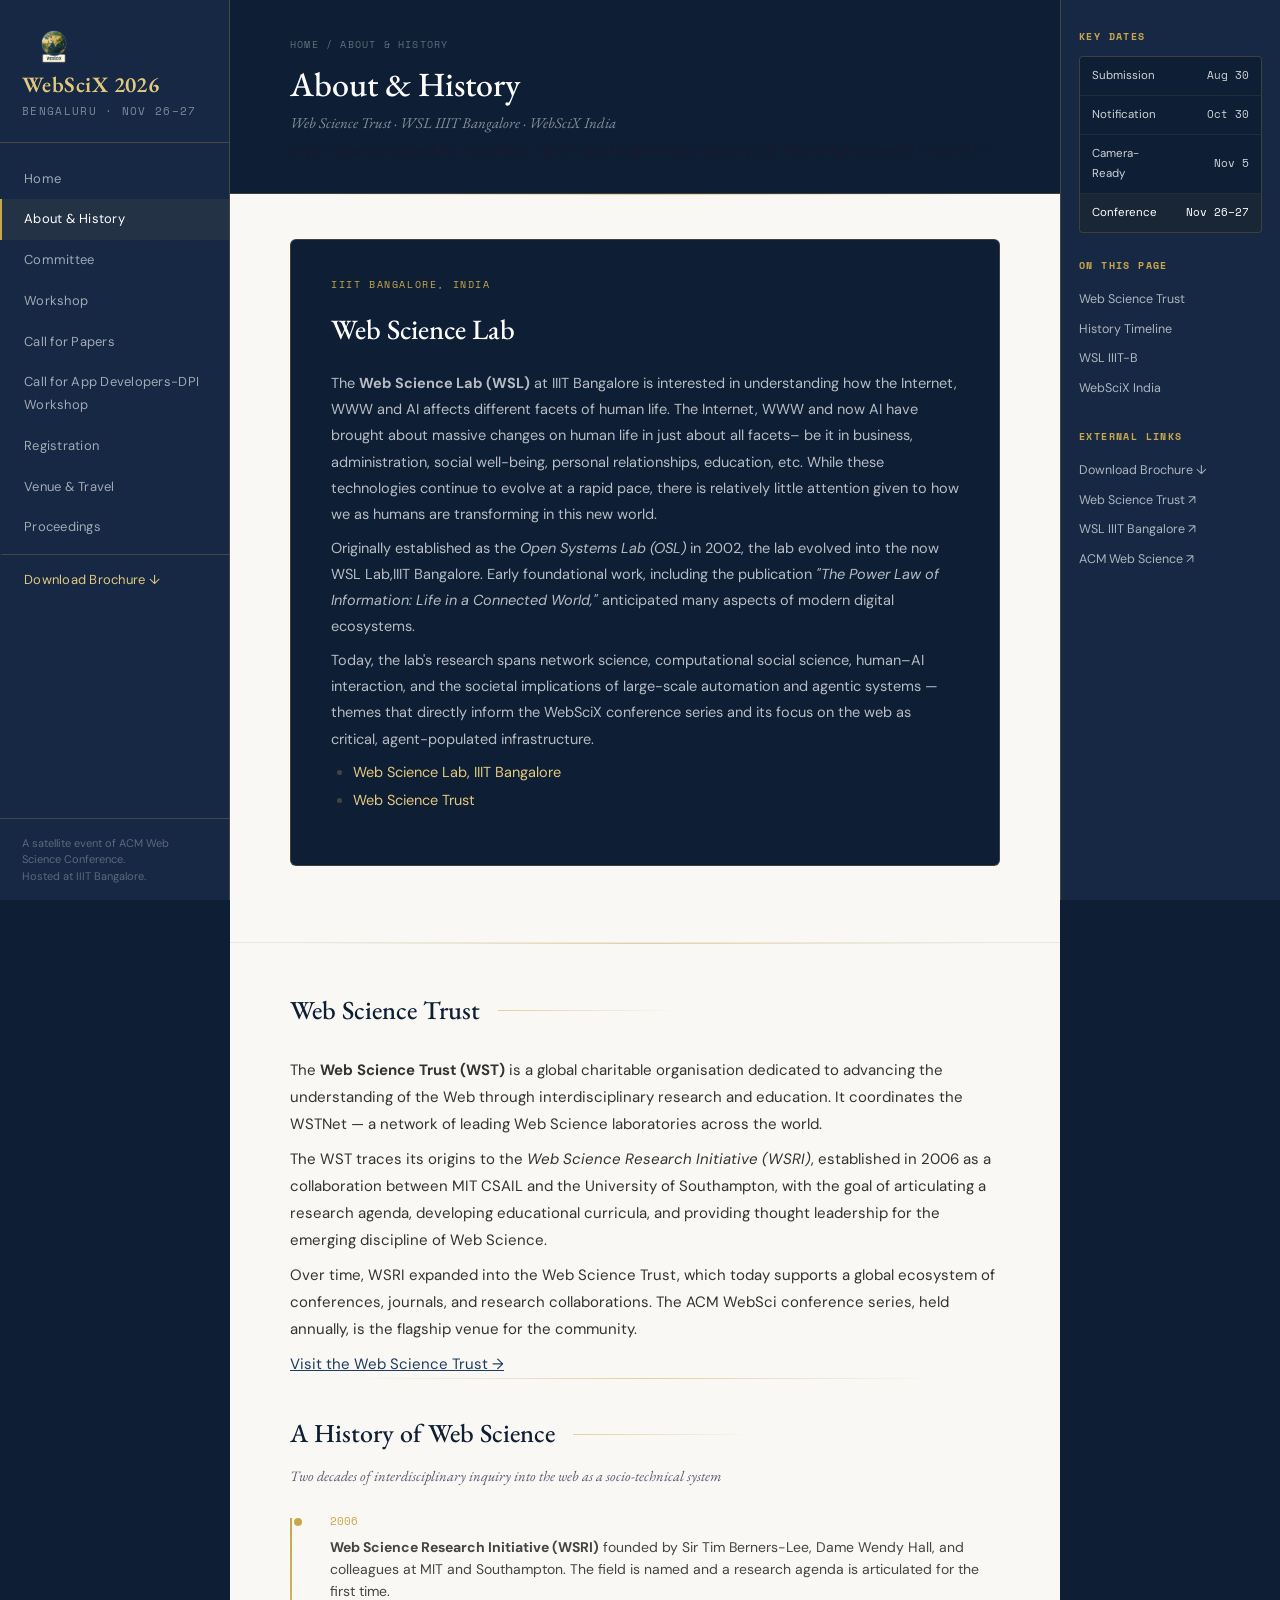
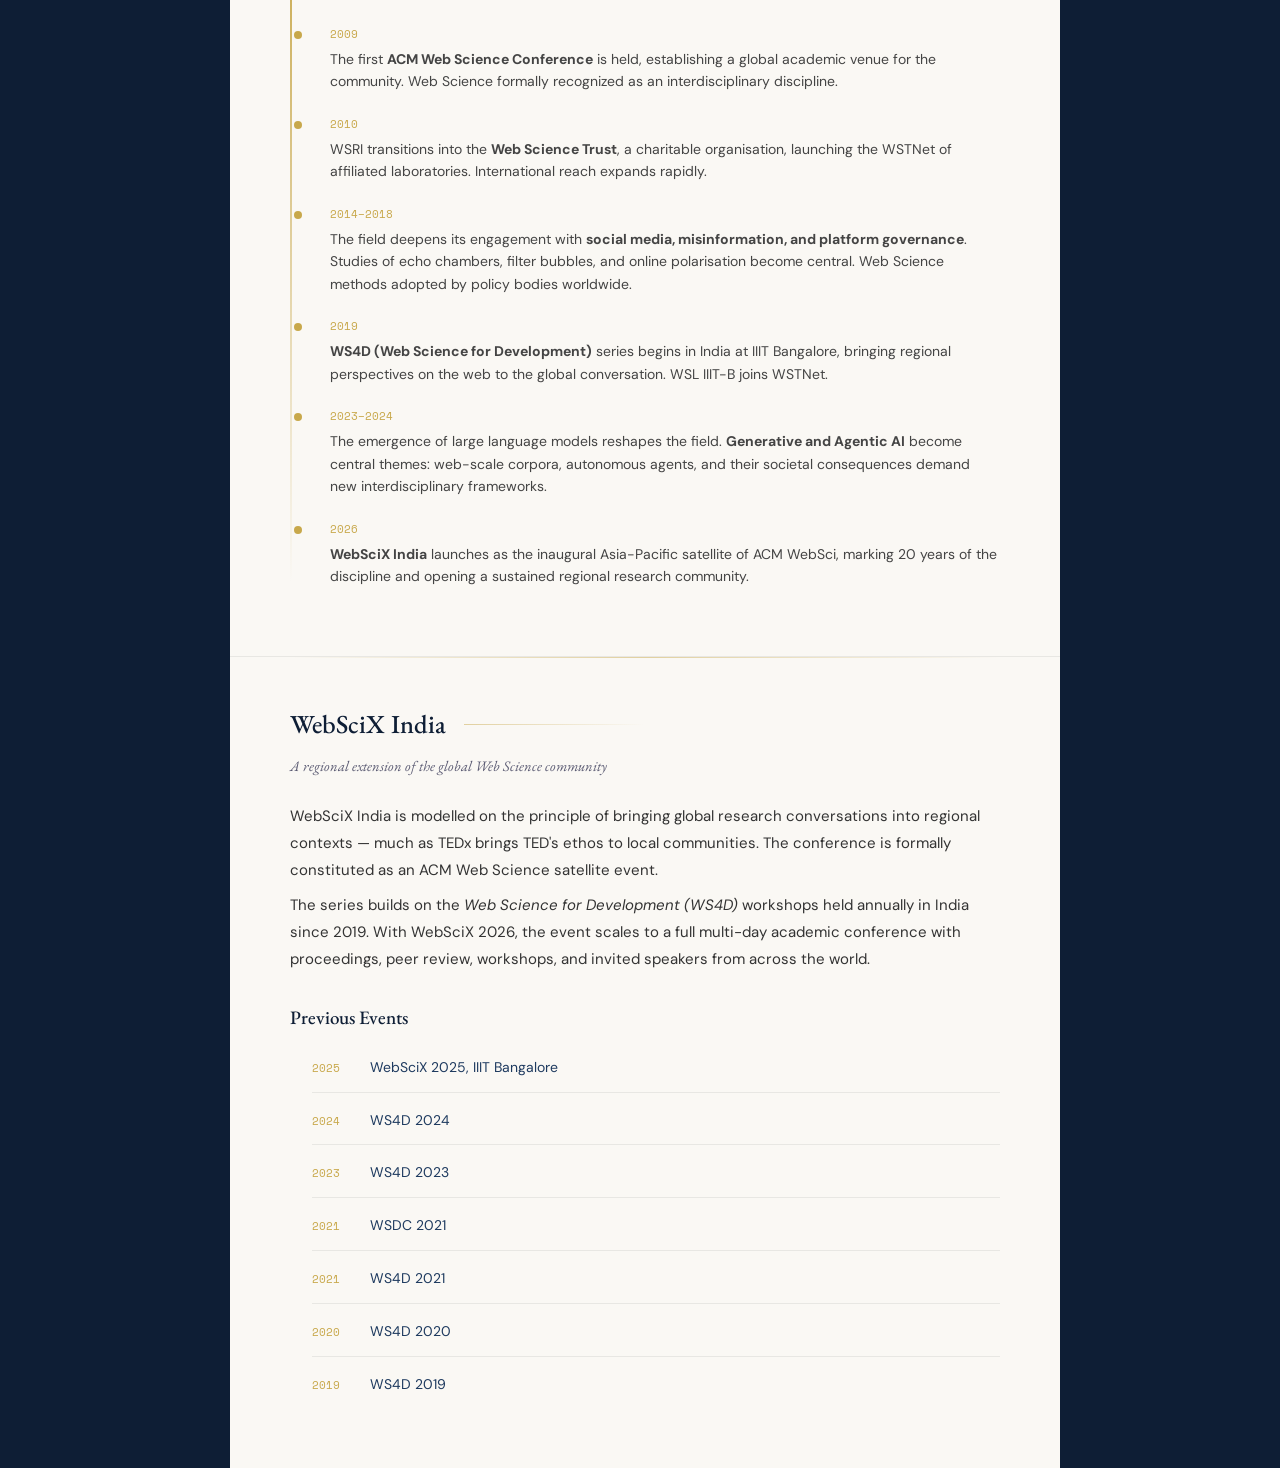
==== commit e3ca512e: "Update conference dates from Nov 26–28 to Nov 26–27" ====
--- a/pages/about.html
+++ b/pages/about.html
@@ -13,7 +13,7 @@
   <div class="sidebar-brand">
     <img src="../assets/webscix-logo.png" alt="WebSciX" style="height:36px;margin-bottom:8px;display:block;filter:brightness(1.1);">
     <div class="conf-name">WebSciX 2026</div>
-    <div class="conf-year">Bengaluru · Nov 26–28</div>
+    <div class="conf-year">Bengaluru · Nov 26–27</div>
   </div>
   <nav>
     <a href="../index.html">Home</a>
@@ -167,7 +167,7 @@
         <tr><td class="milestone">Submission</td><td class="date-val">Aug 30</td></tr>
         <tr><td class="milestone">Notification</td><td class="date-val">Oct 30</td></tr>
         <tr><td class="milestone">Camera-Ready</td><td class="date-val">Nov 5</td></tr>
-        <tr class="highlight-row"><td class="milestone">Conference</td><td class="date-val">Nov 26–28</td></tr>
+        <tr class="highlight-row"><td class="milestone">Conference</td><td class="date-val">Nov 26–27</td></tr>
       </table>
     </div>
   </div>
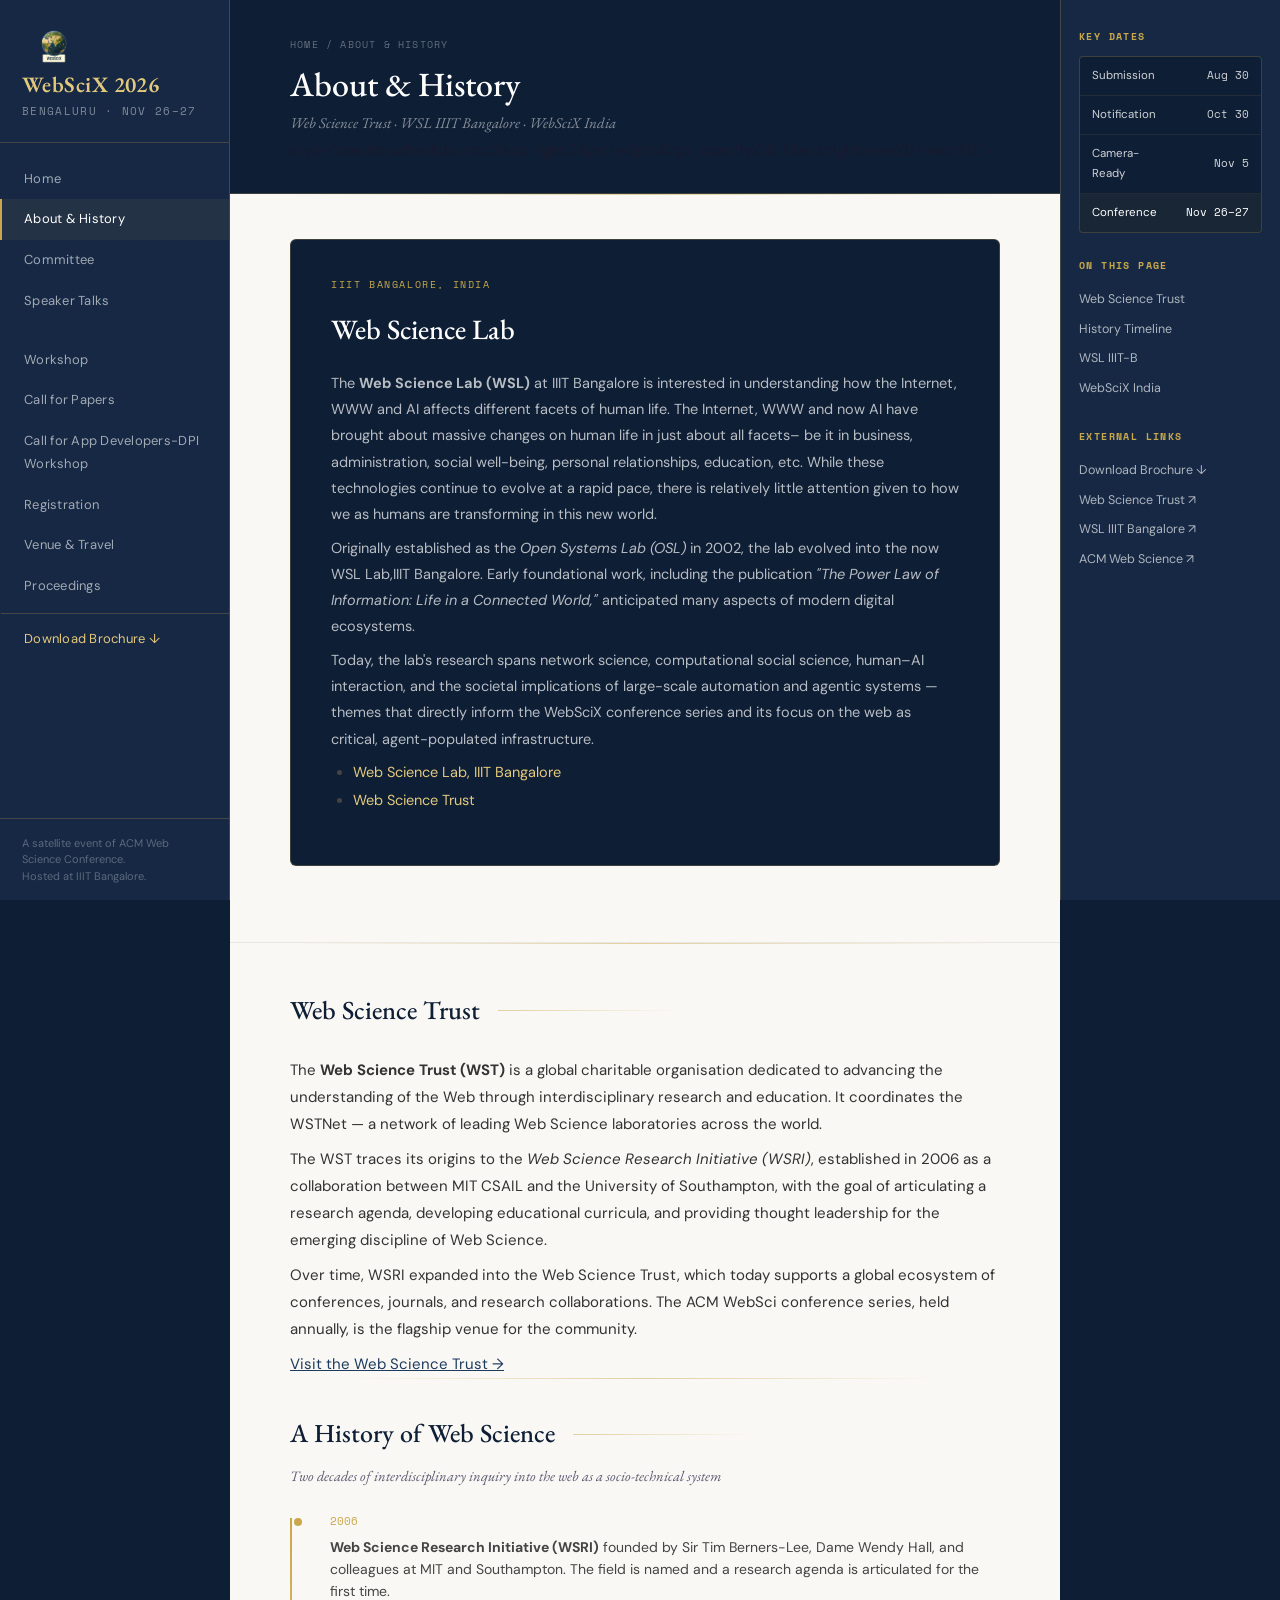
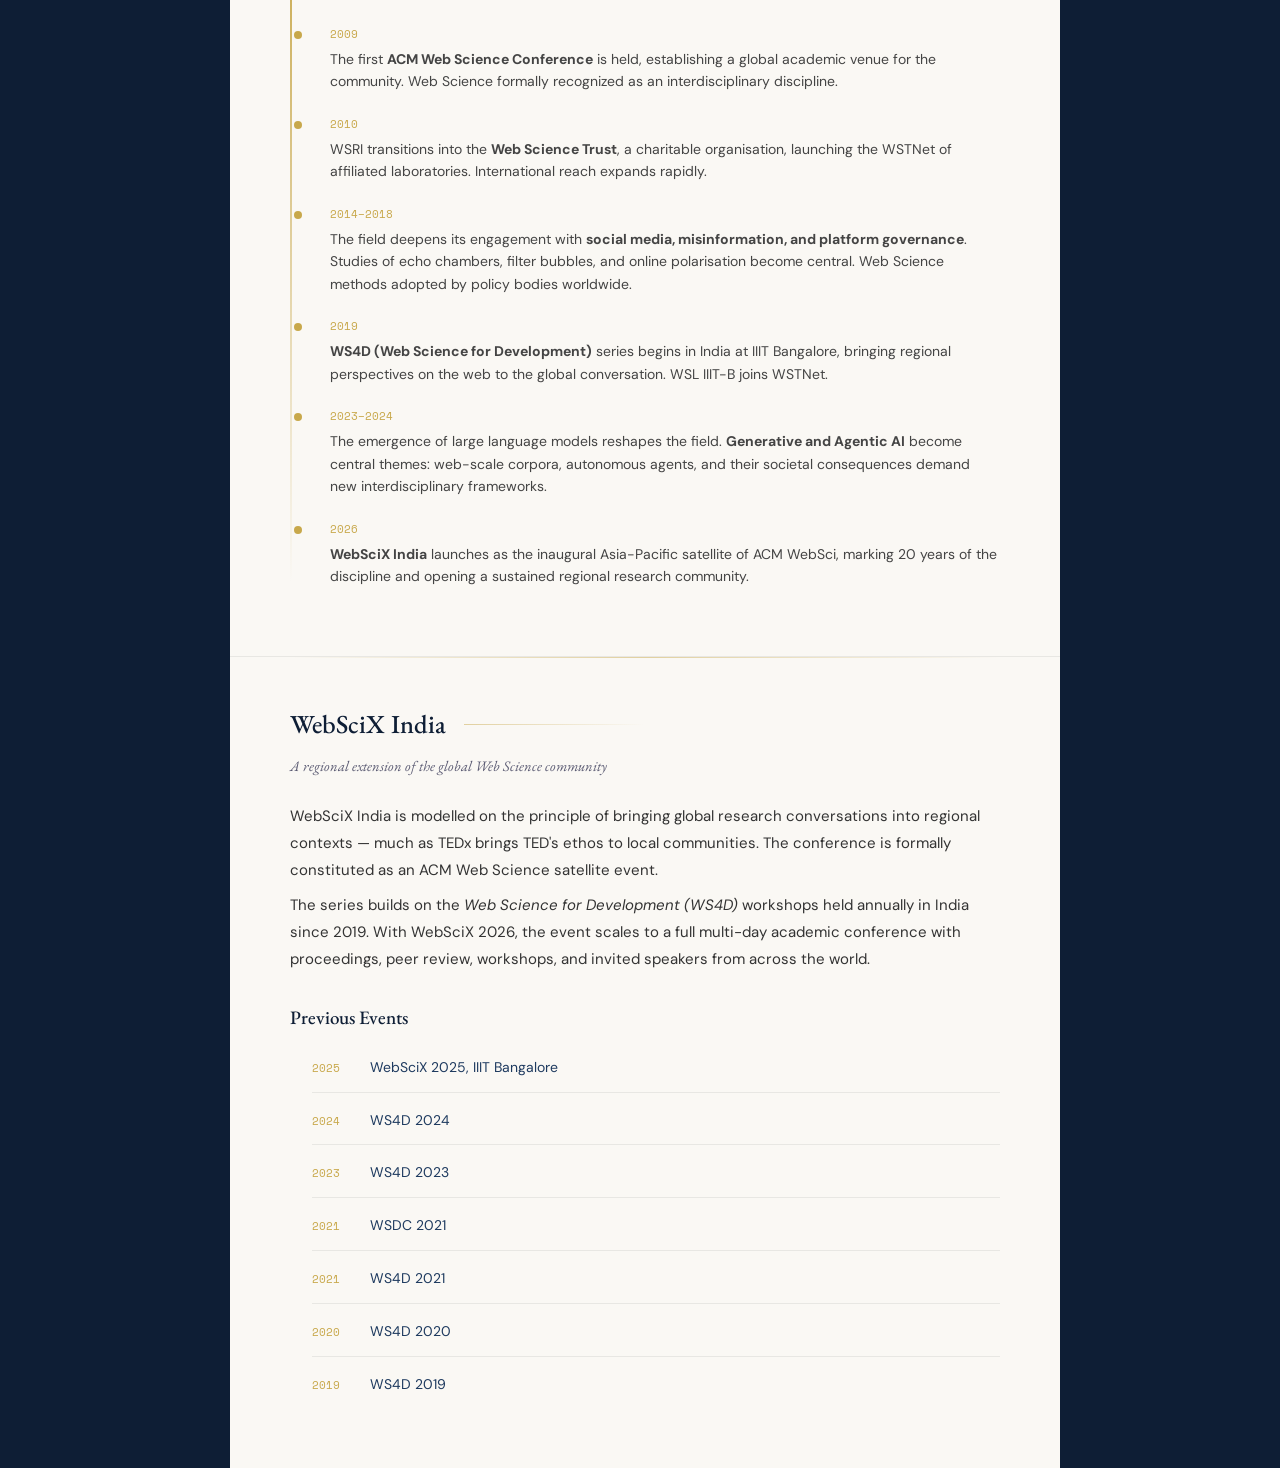
==== commit cb6e99be: "Update about.html" ====
--- a/pages/about.html
+++ b/pages/about.html
@@ -19,6 +19,7 @@
     <a href="../index.html">Home</a>
     <a href="about.html" class="active">About &amp; History</a>
     <a href="Committee.html">Committee</a>
+     <a href="pages/Speakers Profile.html">Speaker Talks<a>
     <a href="workshop.html">Workshop</a>
     <a href="call-for-papers.html">Call for Papers</a>
     <a href="dpi-app-developers.html">Call for App Developers-DPI Workshop</a>
--- a/style.css
+++ b/style.css
@@ -1094,3 +1094,21 @@
 .registration-ticker:hover .registration-ticker-track {
   animation-play-state: paused;
 }
+
+/* Workshop Registration Button */
+.register-button {
+    display: inline-block;
+    margin-top: 18px;
+    padding: 12px 24px;
+    background-color: #b9975b;
+    color: #ffffff;
+    text-decoration: none;
+    font-weight: 600;
+    border-radius: 4px;
+    transition: background-color 0.3s ease;
+}
+
+.register-button:hover {
+    background-color: #a78348;
+    color: #ffffff;
+}
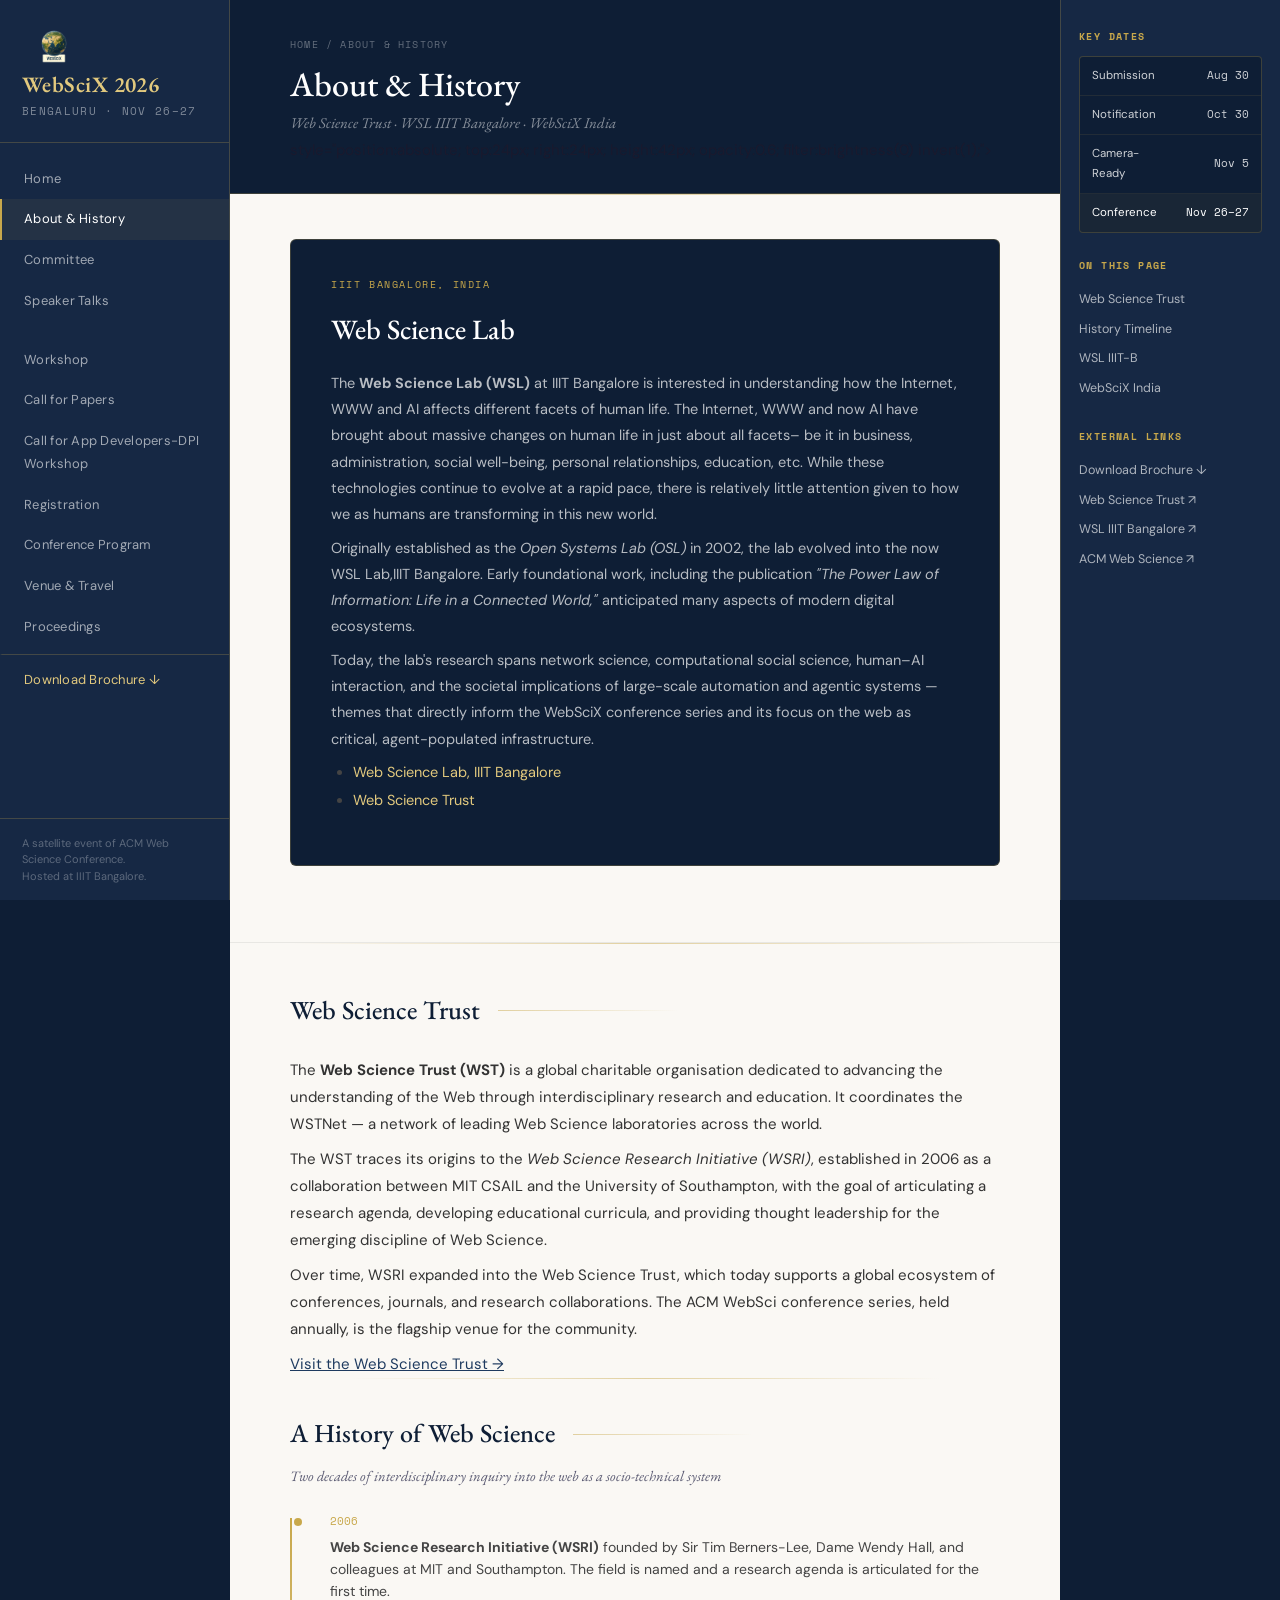
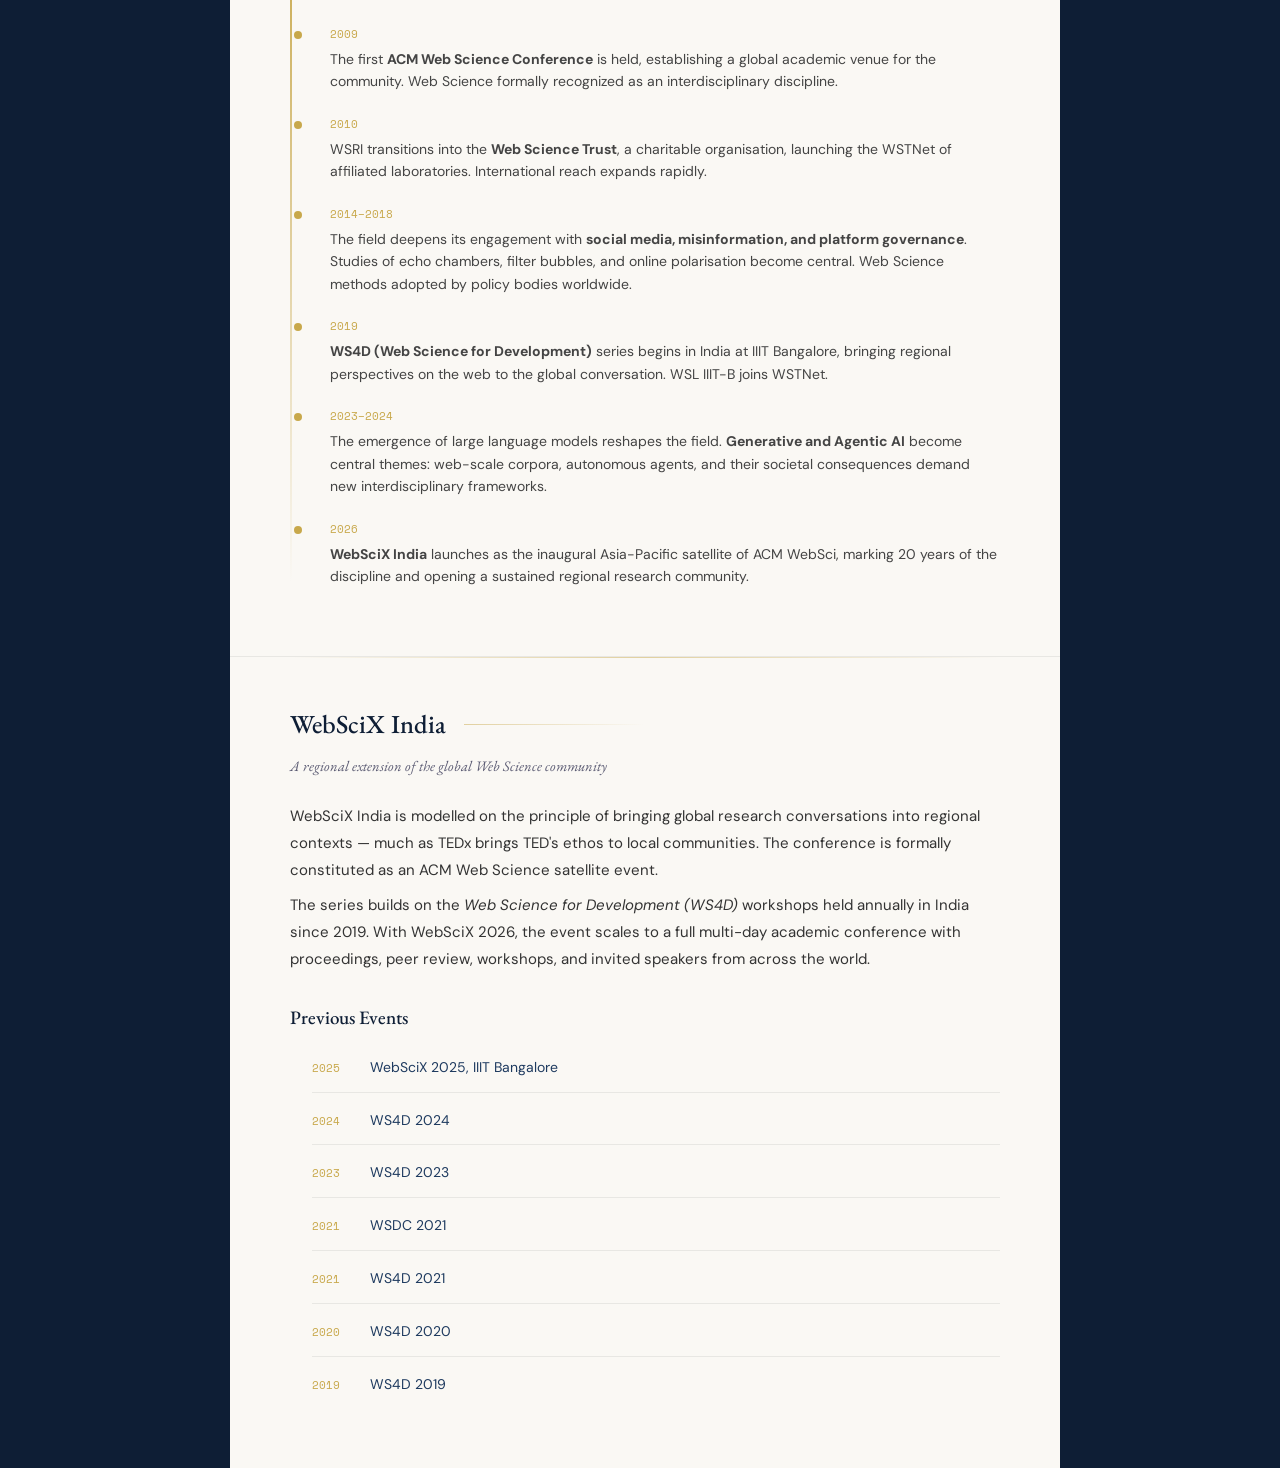
==== commit eb87e1a4: "Add link to Conference Program in about.html" ====
--- a/pages/about.html
+++ b/pages/about.html
@@ -19,11 +19,12 @@
     <a href="../index.html">Home</a>
     <a href="about.html" class="active">About &amp; History</a>
     <a href="Committee.html">Committee</a>
-     <a href="pages/Speakers Profile.html">Speaker Talks<a>
+     <a href="Speakers Profile.html">Speaker Talks<a>
     <a href="workshop.html">Workshop</a>
     <a href="call-for-papers.html">Call for Papers</a>
     <a href="dpi-app-developers.html">Call for App Developers-DPI Workshop</a>
     <a href="registration.html">Registration</a>
+       <a href="program.html">Conference Program</a>
     <a href="location.html">Venue &amp; Travel</a>
     <a href="proceedings.html">Proceedings</a>
     <a href="assets/WebSciX-2026-Brochure-updated.pdf" download class="nav-download">Download Brochure ↓</a>
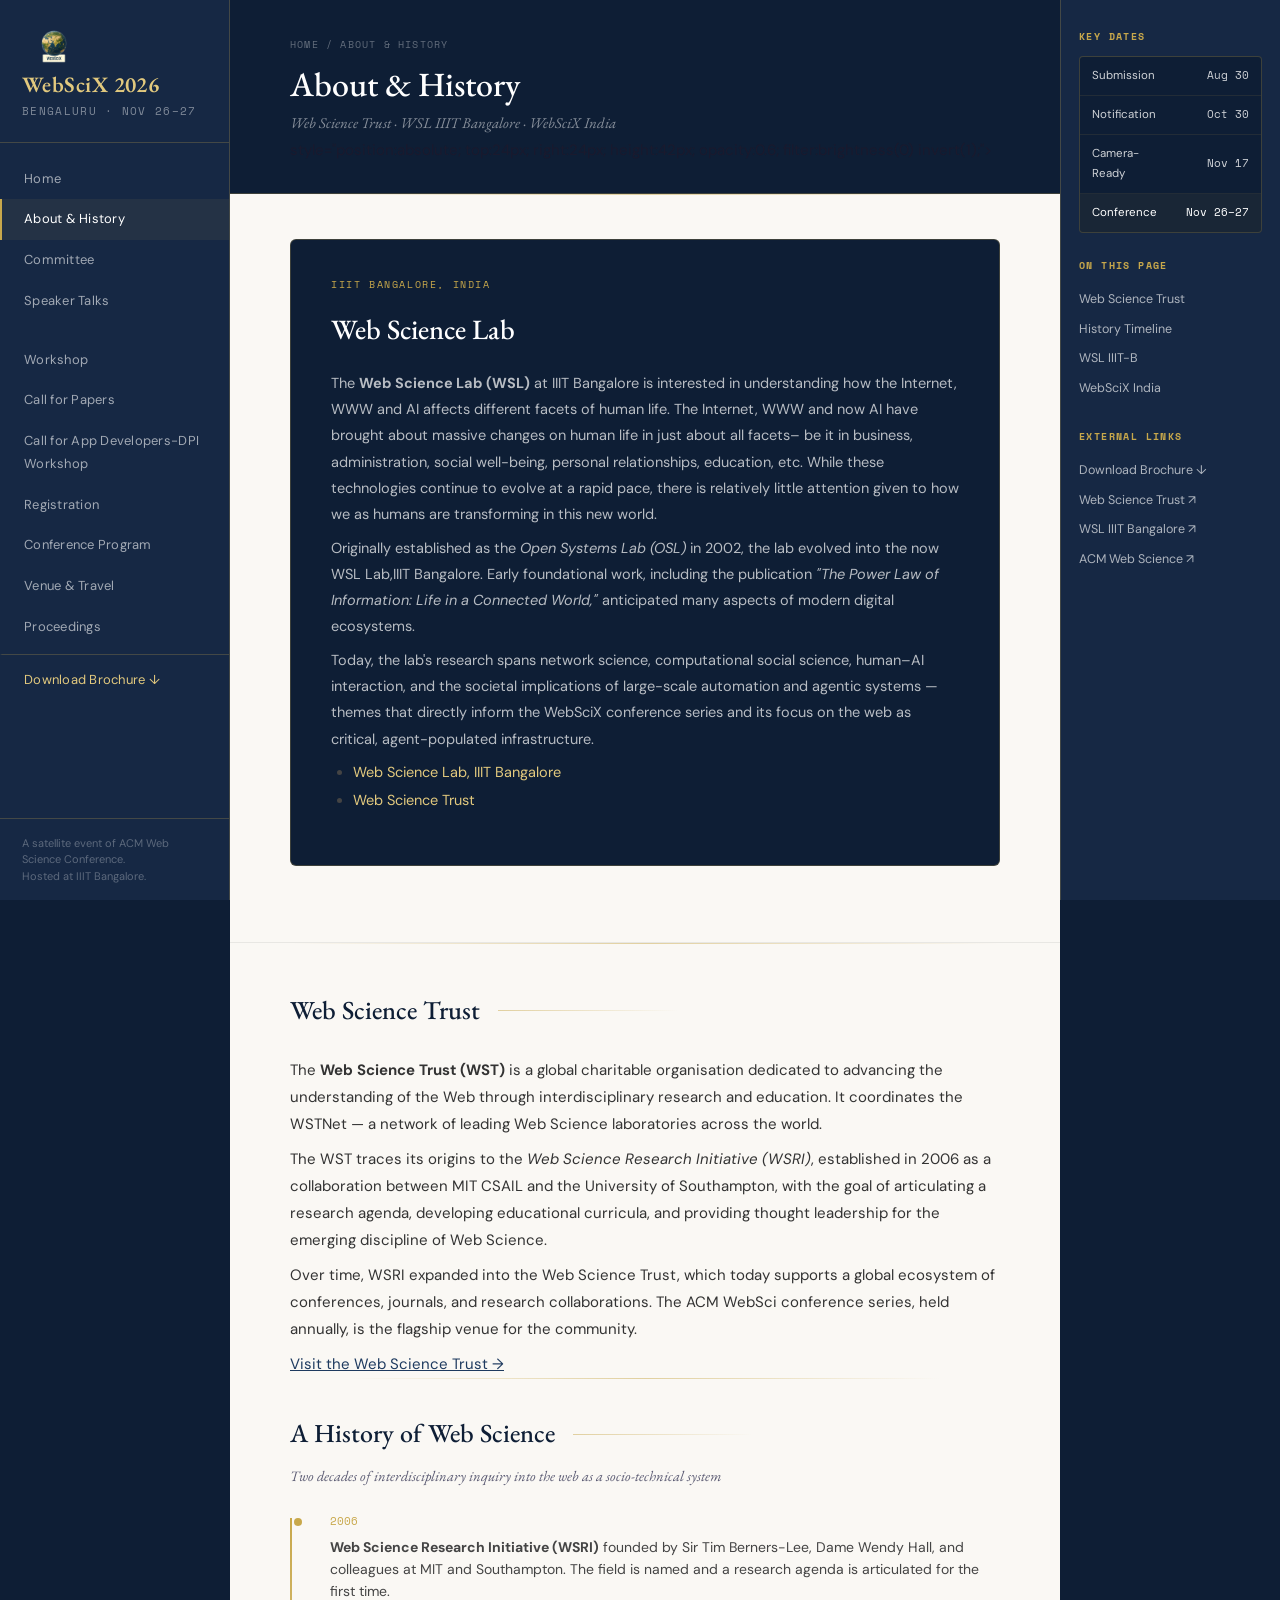
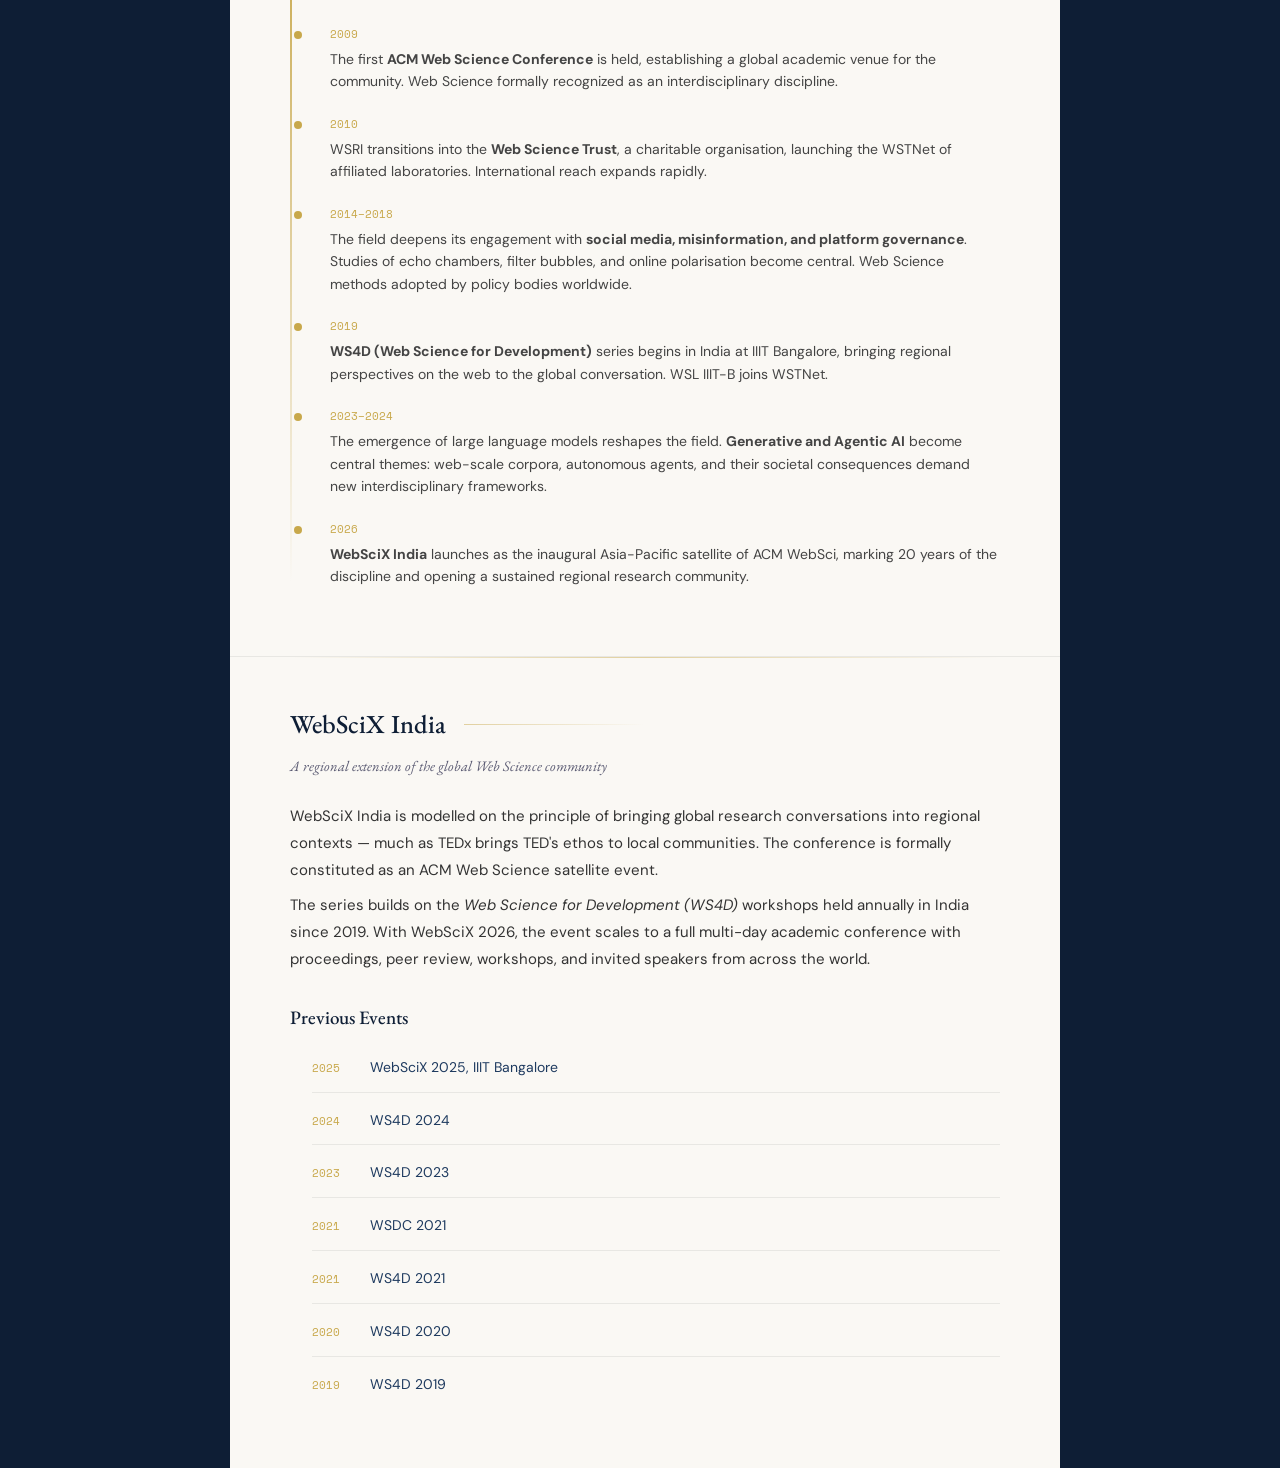
==== commit 74c4bd4d: "Update about.html" ====
--- a/pages/about.html
+++ b/pages/about.html
@@ -168,7 +168,7 @@
       <table class="dates-table">
         <tr><td class="milestone">Submission</td><td class="date-val">Aug 30</td></tr>
         <tr><td class="milestone">Notification</td><td class="date-val">Oct 30</td></tr>
-        <tr><td class="milestone">Camera-Ready</td><td class="date-val">Nov 5</td></tr>
+        <tr><td class="milestone">Camera-Ready</td><td class="date-val">Nov 17</td></tr>
         <tr class="highlight-row"><td class="milestone">Conference</td><td class="date-val">Nov 26–27</td></tr>
       </table>
     </div>
